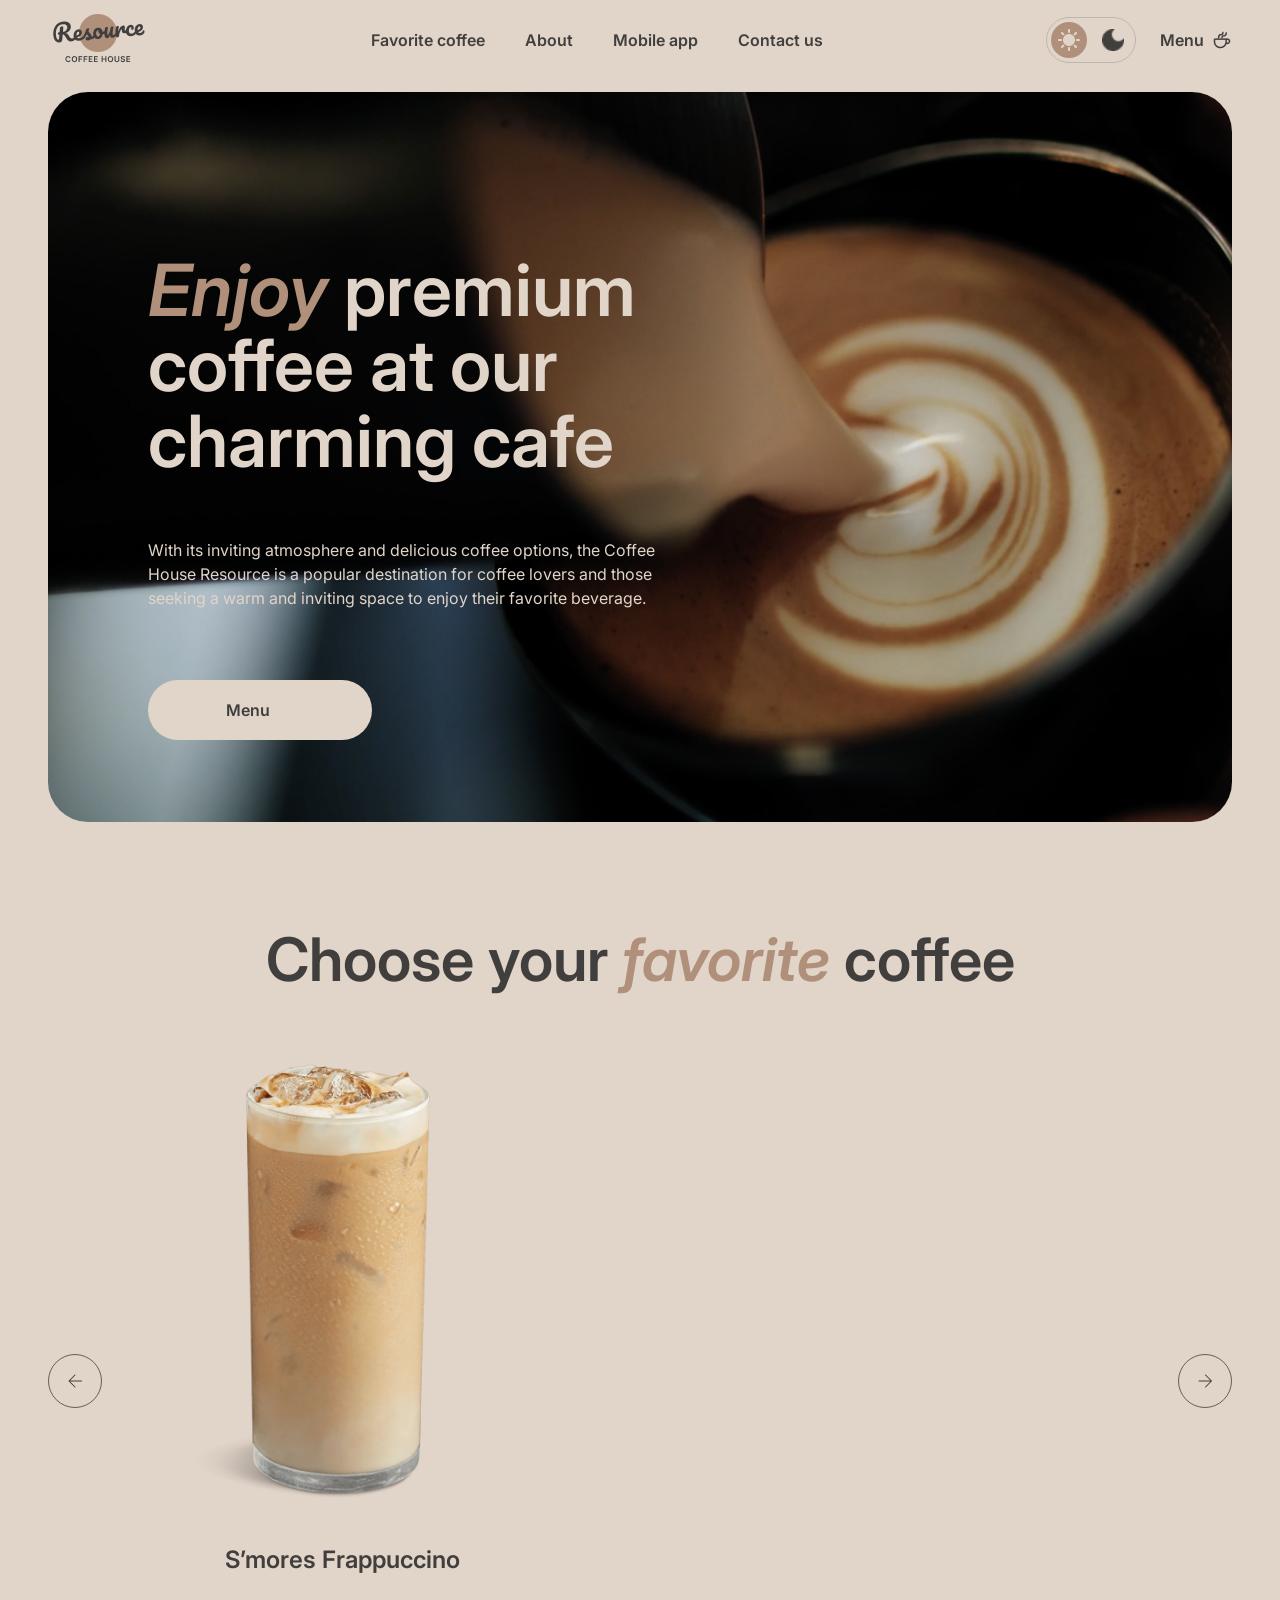
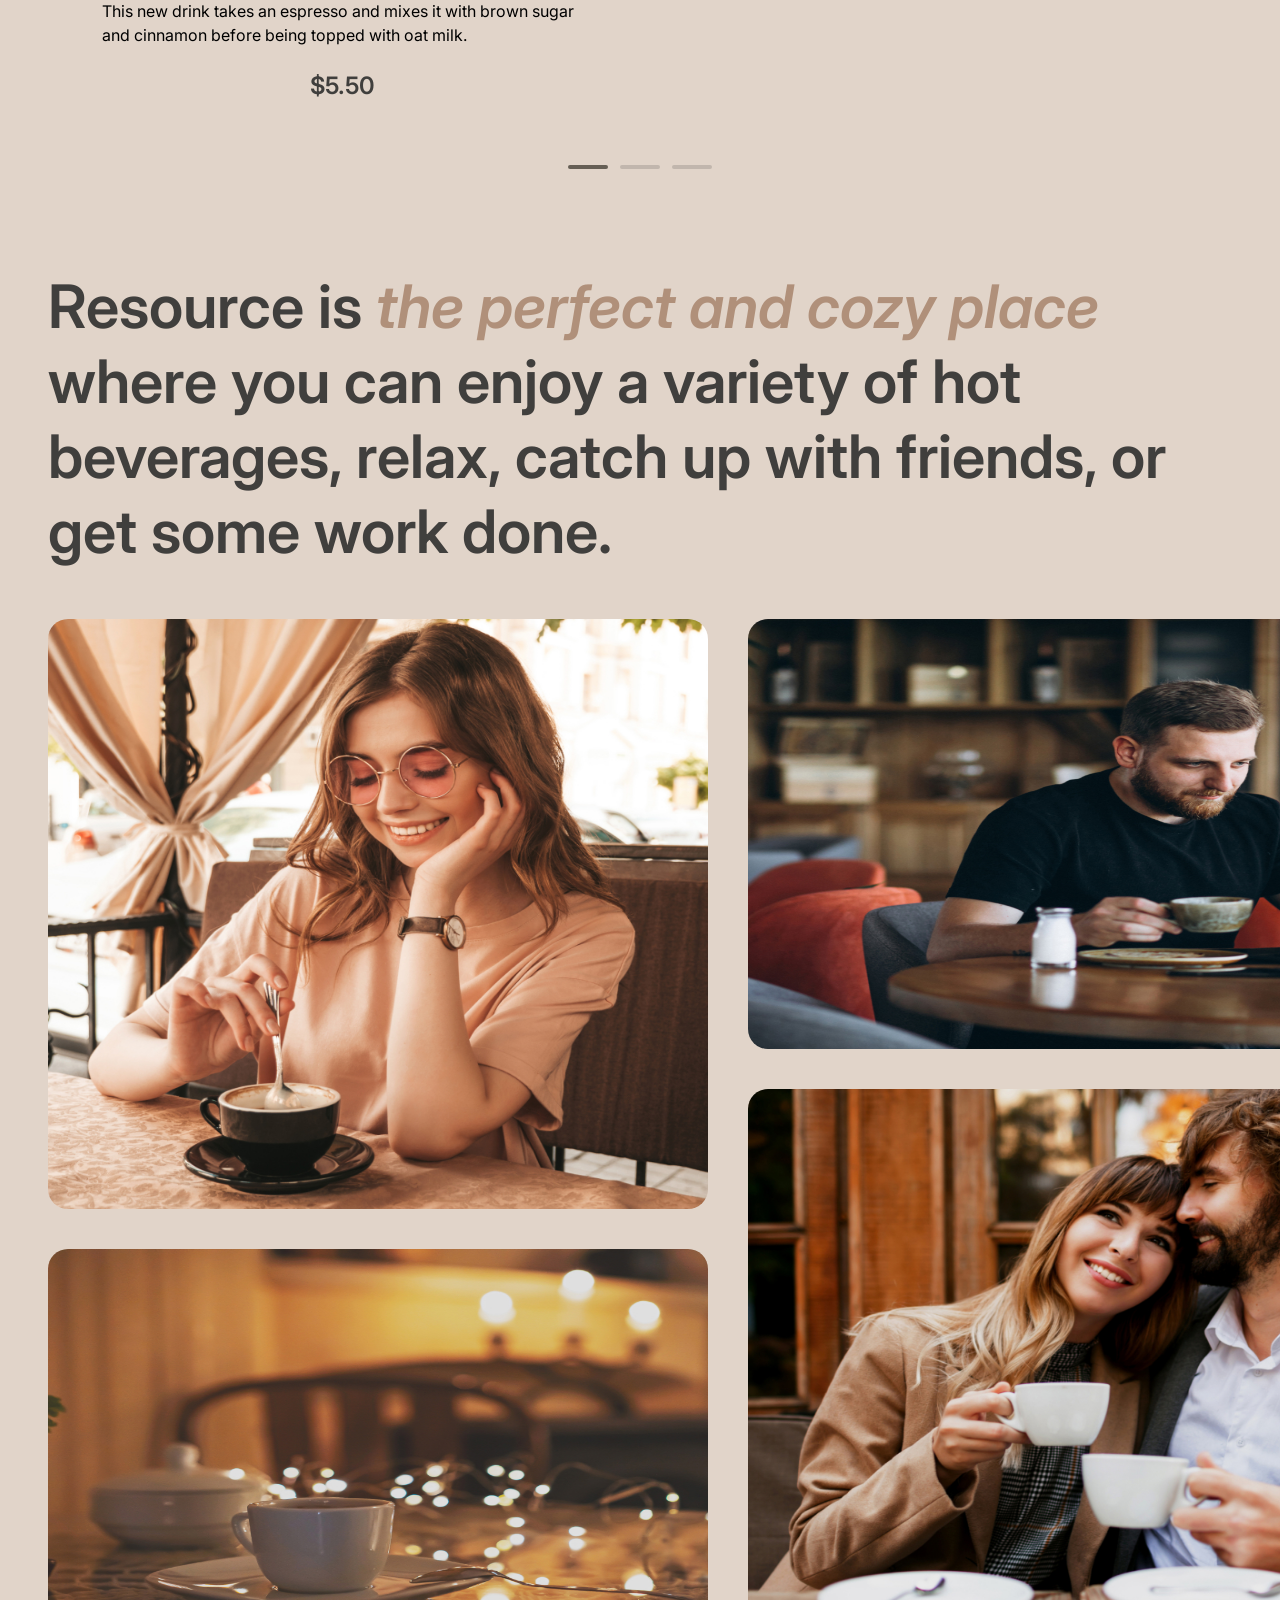
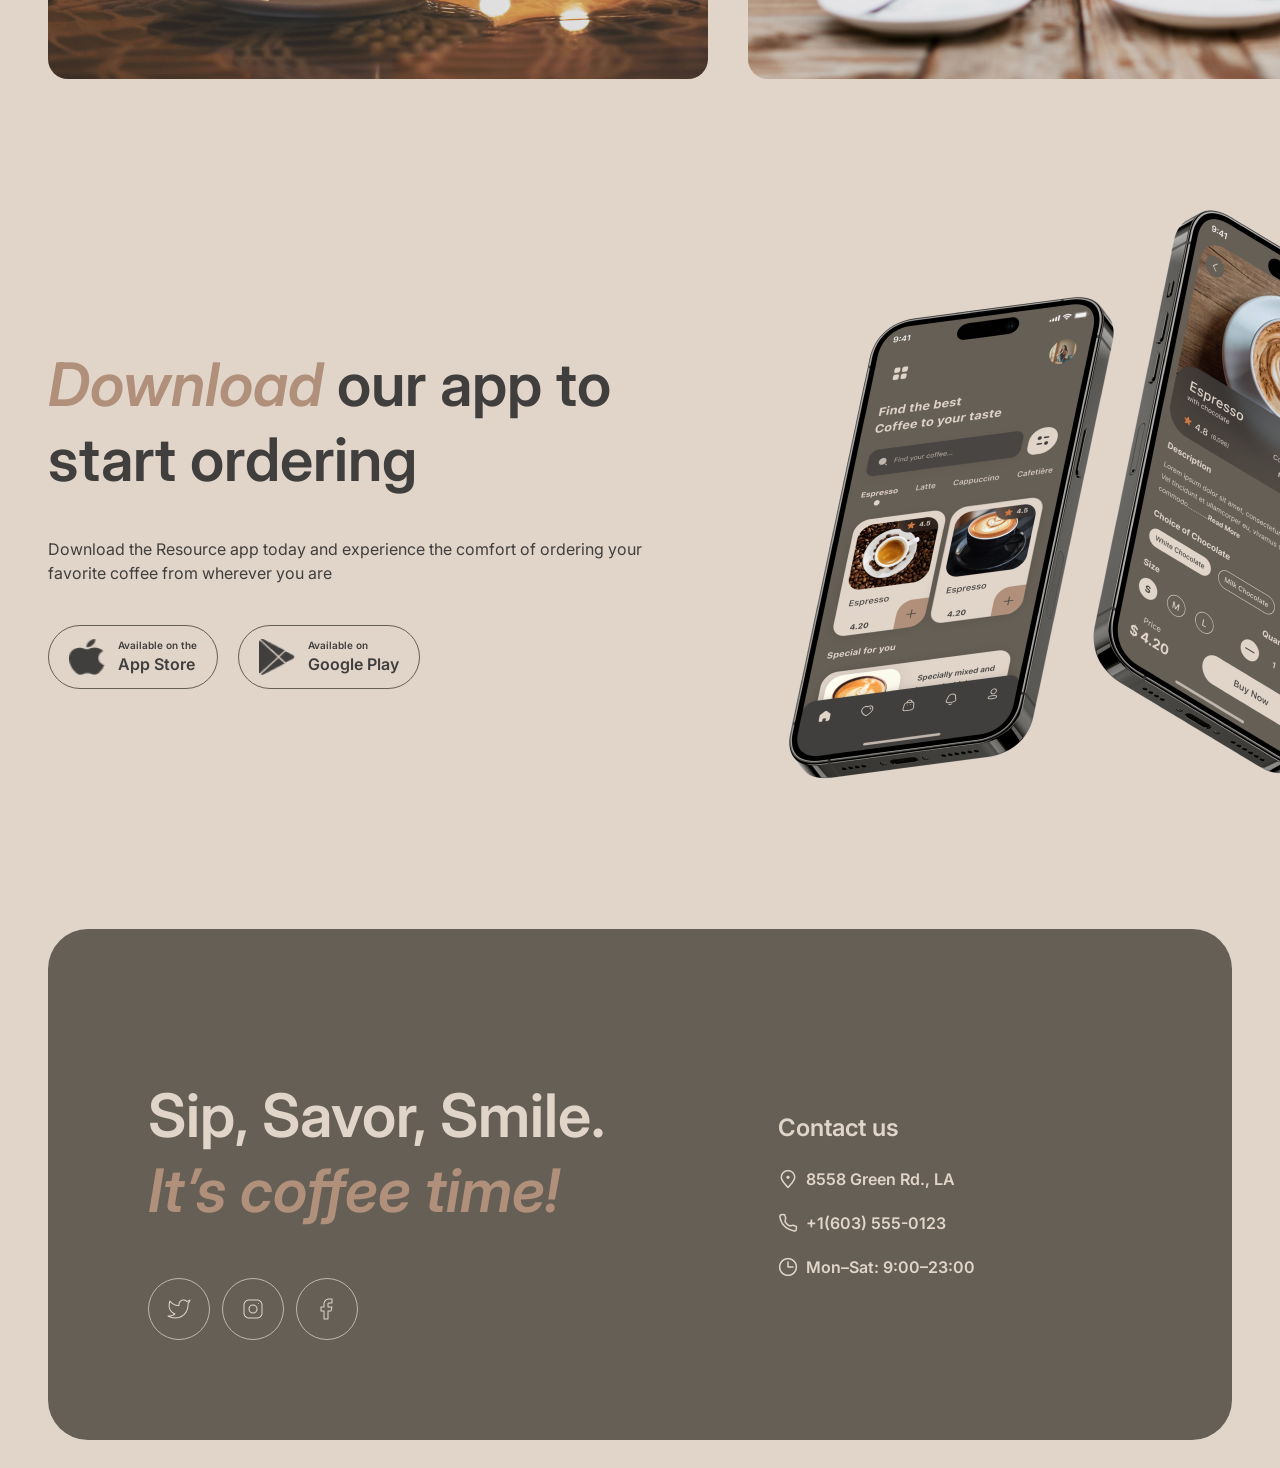
==== index.html @ 6d7511f4 "feat: implement theme switch with localStorage" ====
<!DOCTYPE html>
<html lang="en">

<head>
    <meta charset="UTF-8">
    <meta name="viewport" content="width=device-width, initial-scale=1.0">
    <title>Coffee House</title>
    <link rel="icon" type="image/png" href="images/coffee-cup.png">
    <link rel="stylesheet" href="styles/styles.css">
</head>

<body>
    <header>
        <div class="container">
            <div class="header-menu">
                <a href="index.html"> <img src="images/logo.png" alt="Logo" width="100" height="60">
                </a>
                <nav>
                    <ul>
                        <li><a href="#favorite">Favorite coffee</a></li>
                        <li><a href="#about">About</a></li>
                        <li><a href="#mobile">Mobile app</a></li>
                        <li><a href="#contact">Contact us</a></li>
                    </ul>
                </nav>
                <div class="header-actions">
                    <div class="theme-switch">
                        <div class="toggle current">
                            <img src="images/Sun.png" alt="Light" width="22" height="22">
                        </div>
                        <div class="toggle">
                            <img src="images/Moon.png" alt="Dark" width="22" height="22">
                        </div>
                    </div>
                    <div class="coffee-menu">
                        <ul>
                            <li>
                                <a href="catalog.html">
                                    Menu
                                    <img src="images/coffee-cup.png" alt="Coffee Cup" width="20" height="20">
                                </a>
                            </li>
                        </ul>
                    </div>
                </div>
            </div>
        </div>
    </header>

    <main>
        <section class="hero">
            <div class="container">
                <div class="offer">
                    <h1><span class="accent">Enjoy</span>
                        premium coffee at our
                        charming cafe</h1>
                    <div class="medium">With its inviting atmosphere
                        and delicious coffee
                        options, the Coffee House
                        Resource is a popular destination for coffee lovers and those seeking a warm and inviting space
                        to enjoy their favorite beverage.</div>
                </div>
                <a href="catalog.html" class="button">
                    Menu
                    <img src="images/coffee-cup.png" alt="Coffee Cup" width="20" height="20">
                </a>
            </div>
        </section>

        <section class="favorite" id="favorite">
            <div class="container">
                <h2>Choose your <span class="accent">favorite</span> coffee</h2>
                <div class="slider">
                    <div class="arrow-button">
                        <img src="images/arrow-left.png" alt="Arrow Left" width="24" height="24">
                    </div>
                    <div class="slider-row">
                        <div class="slide">
                            <div class="content">
                                <img src="images/coffee-1.png" alt="Coffee 1" width="480" height="480">
                                <div class="description">
                                    <h3>S’mores Frappuccino</h3>
                                    <div class="medium">This new drink takes an espresso and mixes it with brown sugar
                                        and cinnamon before being topped with oat milk.</div>
                                    <h3>$5.50</h3>
                                </div>
                            </div>
                        </div>
                        <div class="slide">
                            <div class="content">
                                <img src="images/coffee-2.png" alt="Coffee 2" width="480" height="480">
                                <div class="description">
                                    <h3>Caramel Macchiato</h3>
                                    <div class="medium">Fragrant and unique classic espresso with rich caramel-peanut
                                        syrup, with cream under whipped thick foam.</div>
                                    <h3>$5.00</h3>
                                </div>
                            </div>
                        </div>
                        <div class="slide">
                            <div class="content">
                                <img src="images/coffee-3.png" alt="Coffee 3" width="480" height="480">
                                <div class="description">
                                    <h3>Ice coffee</h3>
                                    <div class="medium">A popular summer drink that tones and invigorates. Prepared from
                                        coffee, milk and ice.</div>
                                    <h3>$4.50</h3>
                                </div>
                            </div>
                        </div>
                    </div>
                    <div class="arrow-button">
                        <img src="images/arrow-right.png" alt="Arrow Right" width="24" height="24">
                    </div>
                </div>
                <div class="controls">
                    <div class="control current"></div>
                    <div class="control"></div>
                    <div class="control"></div>
                </div>
            </div>
        </section>

        <section class="about" id="about">
            <div class="container">
                <h2>Resource is <span class="accent">the perfect and cozy place</span> where you can enjoy a variety of
                    hot beverages, relax, catch up with friends, or get some work done.</h2>
                <div class="images">
                    <div class="column-1">
                        <img src="images/about-1.jpg" alt="About 1" width="660" height="590">
                        <img src="images/about-2.jpg" alt="About 2" width="660" height="430">
                    </div>
                    <div class="column-2">
                        <img src="images/about-3.jpg" alt="About 3" width="660" height="430">
                        <img src="images/about-4.jpg" alt="About 4" width="660" height="590">
                    </div>
                </div>
            </div>
        </section>

        <section class="mobile" id="mobile">
            <div class="container">
                <div class="offer">
                    <h2><span class="accent">Download</span> our app to start ordering</h2>
                    <div class="medium">Download the Resource app today and experience the comfort of ordering your
                        favorite coffee
                        from wherever you are</div>
                    <div class="buttons">
                        <a href="https://www.apple.com/app-store/" target="_blank">
                            <div class="app-button">
                                <img src="images/app-store.png" alt="App Store" width="36" height="36">
                                <div class="app-text">
                                    <div class="caption">Available on the</div>
                                    <div>App Store</div>
                                </div>
                            </div>
                        </a>
                        <a href="https://play.google.com/store" target="_blank">
                            <div class="app-button">
                                <img src="images/google-play.png" alt="Google Play" width="36" height="36">
                                <div class="app-text">
                                    <div class="caption">Available on</div>
                                    <div>Google Play</div>
                                </div>
                            </div>
                        </a>
                    </div>
                </div>
                <img src="images/mobile-screens.png" alt="Mobile screens" width="630" height="630">
            </div>
        </section>
    </main>

    <footer>
        <div class="container" id="contact">
            <div class="offer">
                <h2>Sip, Savor, Smile. <span class="accent">It’s coffee time!</span></h2>
                <div class="socials">
                    <a href="https://twitter.com" target="_blank">
                        <img src="images/twitter.png" alt="Twitter" width="24" height="24">
                    </a>
                    <a href="https://instagram.com" target="_blank">
                        <img src="images/instagram.png" alt="Instagram" width="24" height="24">
                    </a>
                    <a href="https://facebook.com" target="_blank">
                        <img src="images/facebook.png" alt="Facebook" width="24" height="24">
                    </a>
                </div>
            </div>
            <div class="contact-info">
                <h3>Contact us</h3>
                <div class="contacts">
                    <ul>
                        <li>
                            <a href="https://www.google.com/maps/search/8558+Green+Rd.,+LA/@48.5033317,-122.3348632,15z?entry=s&sa=X&ved=1t%3A199789"
                                target="_blank">
                                <img src="images/pin-alt.png" alt="Pin" width="20" height="20">
                                8558 Green Rd., LA
                            </a>
                        </li>
                        <li>
                            <a href="tel:+1(603)555-0123" target="_blank">
                                <img src="images/phone.png" alt="Phone" width="20" height="20">
                                +1(603) 555-0123
                            </a>
                        </li>
                        <li>
                            <a>
                                <img src="images/clock.png" alt="Clock" width="20" height="20">
                                Mon–Sat: 9:00–23:00
                            </a>
                        </li>
                    </ul>
                </div>
            </div>
        </div>
    </footer>

    <script src="index.js"></script>
</body>

</html>
---- styles/styles.css ----
@import url('https://fonts.googleapis.com/css2?family=Inter:ital,opsz,wght@0,14..32,100..900;1,14..32,100..900&display=swap');

* {
    font-family: 'Inter';
}

:root {
    --primary: #403F3D;
    --inverse: #E1D4C9;
    --accent: #B0907A;

    --page: #E1D4C9;
    --container: #665F55;
    --overlay: #403F3DCC;

    --border-primary: #C1B6AD;
    --border-inverse: #665F55;
}

body.dark {
    --primary: #E1D4C9;
    --inverse: #E1D4C9;
    --accent: #B0907A;

    --page: #292826;
    --container: #403F3D;
    --overlay: #2D2D2D;

    --border-primary: #665F55;
    --border-inverse: #C1B6AD;
}

html {
    scroll-behavior: smooth;
}

body {
    display: flex;
    justify-content: center;
    flex-direction: column;
    background-color: var(--page);
}

h1 {
    font-size: 72px;
    font-weight: 600;
    line-height: 105%;
    color: var(--inverse);
}

.accent {
    font-style: italic;
}

h2 {
    font-size: 60px;
    font-weight: 600;
    line-height: 125%;
    color: var(--inverse);
}

h3 {
    font-size: 24px;
    font-weight: 600;
    line-height: 125%;
    color: var(--inverse);
}

.medium {
    font-size: 16px;
    font-weight: 400;
    line-height: 150%;
}

.caption {
    font-size: 10px;
    font-weight: 600;
    line-height: 140%;
}

.container {
    margin: 20px 40px;
}

header {
    display: flex;
    flex-direction: column;
}

header .container {
    margin: 0;
    padding: 0 40px;
}

.header-menu {
    display: flex;
    justify-content: space-between;
    align-items: center;
}

ul {
    list-style: none;
    margin: 0;
    padding: 0;
    display: flex;
    gap: 40px;
}

ul li {
    text-align: center;
    display: flex;
}

ul li a {
    display: flex;
    gap: 8px;
    text-decoration: none;
    color: var(--primary);
    font-size: 16px;
    font-weight: 600;
    line-height: 150%;
    align-items: center;
    justify-items: center;
}

ul li a:hover {
    border-bottom: var(--primary) 2px solid;
}

.header-actions {
    display: flex;
    align-items: center;
}

.theme-switch {
    margin-right: 24px;
    border-style: solid;
    border-color: var(--border-primary);
    border-width: 1px;
    border-radius: 100px;
    display: flex;
    padding: 4px;
    align-items: center;
    justify-items: center;
    gap: 8px;
}

.toggle {
    width: 36px;
    height: 36px;
    border-radius: 100px;
    display: flex;
    align-items: center;
    justify-content: center;
    cursor: pointer;
}

.toggle:hover {
    background-color: var(--border-primary);
}

.toggle.current {
    background-color: var(--accent);
    border-radius: 100px;
}

section {
    margin-bottom: 100px;
}

.hero .container {
    background-image: url('../images/hero.jpg');
    border-radius: 40px;
    background-repeat: no-repeat;
    padding: 100px;
}

.hero .offer {
    width: 530px;
    height: 444px;
}

span.accent {
    color: var(--accent);
}

.offer .medium {
    color: var(--inverse);
}

a.button {
    background-color: var(--page);
    color: var(--primary);
    border-radius: 100px;
    font-size: 16px;
    font-weight: 600;
    line-height: 150%;
    padding: 20px 78px;
    outline: none;
    text-decoration: none;
}

a.button img {
    visibility: hidden;
}

a.button:hover img {
    visibility: visible;
}

.favorite .container h2 {
    color: var(--primary);
    margin-bottom: 40px;
    text-align: center;
}

.slider {
    display: flex;
    align-items: center;
    width: 100%;
}

.arrow-button {
    border-style: solid;
    border-color: var(--border-inverse);
    border-width: 1px;
    border-radius: 100px;
    padding: 14px;
    display: flex;
    align-items: center;
    justify-content: center;
    cursor: pointer;
}

.arrow-button:hover {
    background-color: var(--container);
}

.slider-row {
    display: flex;
    overflow-x: hidden;
    width: 100%;
}

.slide {
    flex: 0 0 100%;
    align-items: center;
    justify-items: center;
}

.content {
    width: 480px;
    align-items: center;
    justify-content: center;
}

.description h3 {
    color: var(--primary);
    text-align: center;
}

.controls {
    display: flex;
    justify-content: center;
    gap: 12px;
    margin-top: 40px;
}

.control {
    width: 40px;
    height: 4px;
    background-color: var(--border-primary);
    border-radius: 100px;
    cursor: pointer;
}

.control.current {
    background-color: var(--border-inverse);
}

.about .container h2 {
    color: var(--primary);
}

.images {
    display: flex;
    gap: 40px;
}

.column-1,
.column-2 {
    display: flex;
    flex-direction: column;
    gap: 40px;
}

.column-1 img,
.column-2 img {
    border-radius: 20px;
}


.mobile .container {
    display: flex;
    justify-content: space-between;
    align-items: center;
}

.mobile .container h2 {
    color: var(--primary);
    width: 630px;
    height: 150px;
    margin-right: 100px;
    margin-bottom: 40px;
}

.mobile .container .medium {
    color: var(--primary);
    width: 630px;
    height: 48px;
    margin-right: 100px;
    margin-bottom: 40px;
}

.buttons {
    display: flex;
    gap: 20px;
}

.buttons a {
    text-decoration: none;
    color: var(--primary);
    font-size: 16px;
    font-weight: 600;
    line-height: 150%;
}

.app-button {
    display: flex;
    border-color: var(--border-inverse);
    border-style: solid;
    border-radius: 100px;
    border-width: 1px;
    padding: 12px 20px;
    gap: 13px;
    align-items: center;
    justify-items: center;
}

.app-button:hover {
    background-color: var(--container);
    color: var(--inverse);
}

.menu .container .offer {
    display: flex;
    flex-direction: column;
    align-items: center;
    margin-bottom: 40px;
}

.menu .container .offer h2 {
    width: 800px;
    height: 150px;
    text-align: center;
    color: var(--primary);
}

.tabs {
    display: flex;
    justify-content: center;
    gap: 16px;
}

.tab {
    border-width: 1px;
    border-color: var(--border-primary);
    border-radius: 100px;
    border-style: solid;
    cursor: pointer;
    display: inline-flex;
    align-items: center;
    padding: 11px 16px 11px 8px;
    font-size: 16px;
    font-weight: 600;
    line-height: 150%;
    color: var(--primary);
}

.tab .icon {
    width: 30px;
    height: 30px;
    background-color: var(--border-primary);
    border-radius: 100px;
    display: flex;
    align-items: center;
    justify-content: center;
    margin-right: 8px;
}

.tab:hover {
    background-color: var(--container);
    color: var(--inverse);
}

.tab.current {
    background-color: var(--container);
    color: var(--inverse);
}

.tab.current .icon {
    background-color: var(--page);
    margin: 3px 7px;
}

.grid {
    display: grid;
    grid-template-columns: repeat(3, auto) 1fr;
    grid-template-rows: auto 1fr;
    gap: 40px
}

.preview {
    border-style: solid;
    border-width: 1px;
    border-color: var(--border-primary);
    border-radius: 40px;
    display: flex;
    flex-direction: column;
    align-items: center;
    justify-content: space-between;
}

.preview img {
    border-radius: 40px;
}

.title {
    margin-bottom: 12px;
}

.title h3 {
    width: 270px;
    height: 30px;
    text-align: start;
    margin-bottom: 12px;
}

.preview .description h3 {
    text-align: start;
}

.title .medium {
    width: 270px;
    height: 72px;
    color: var(--primary);
}

footer .container {
    background-color: var(--container);
    padding: 100px;
    border-radius: 40px;
    display: flex;
    align-items: center;
}

footer .container h2 {
    width: 530px;
    height: 150px;
    margin-right: 100px;
}

.socials {
    display: flex;
    gap: 12px
}

.socials a {
    width: 60px;
    height: 60px;
    border-radius: 100px;
    border-style: solid;
    border-width: 1px;
    border-color: var(--border-primary);
    display: flex;
    align-items: center;
    justify-content: center;
    cursor: pointer;
}

.socials a:hover {
    background-color: var(--page);
}

.contacts ul {
    flex-direction: column;
    gap: 20px;
}

.contacts ul li {
    gap: 8px
}

.contacts ul li a {
    color: var(--inverse);
}

.contacts ul li a:hover {
    border-bottom: var(--inverse) 2px solid;
}
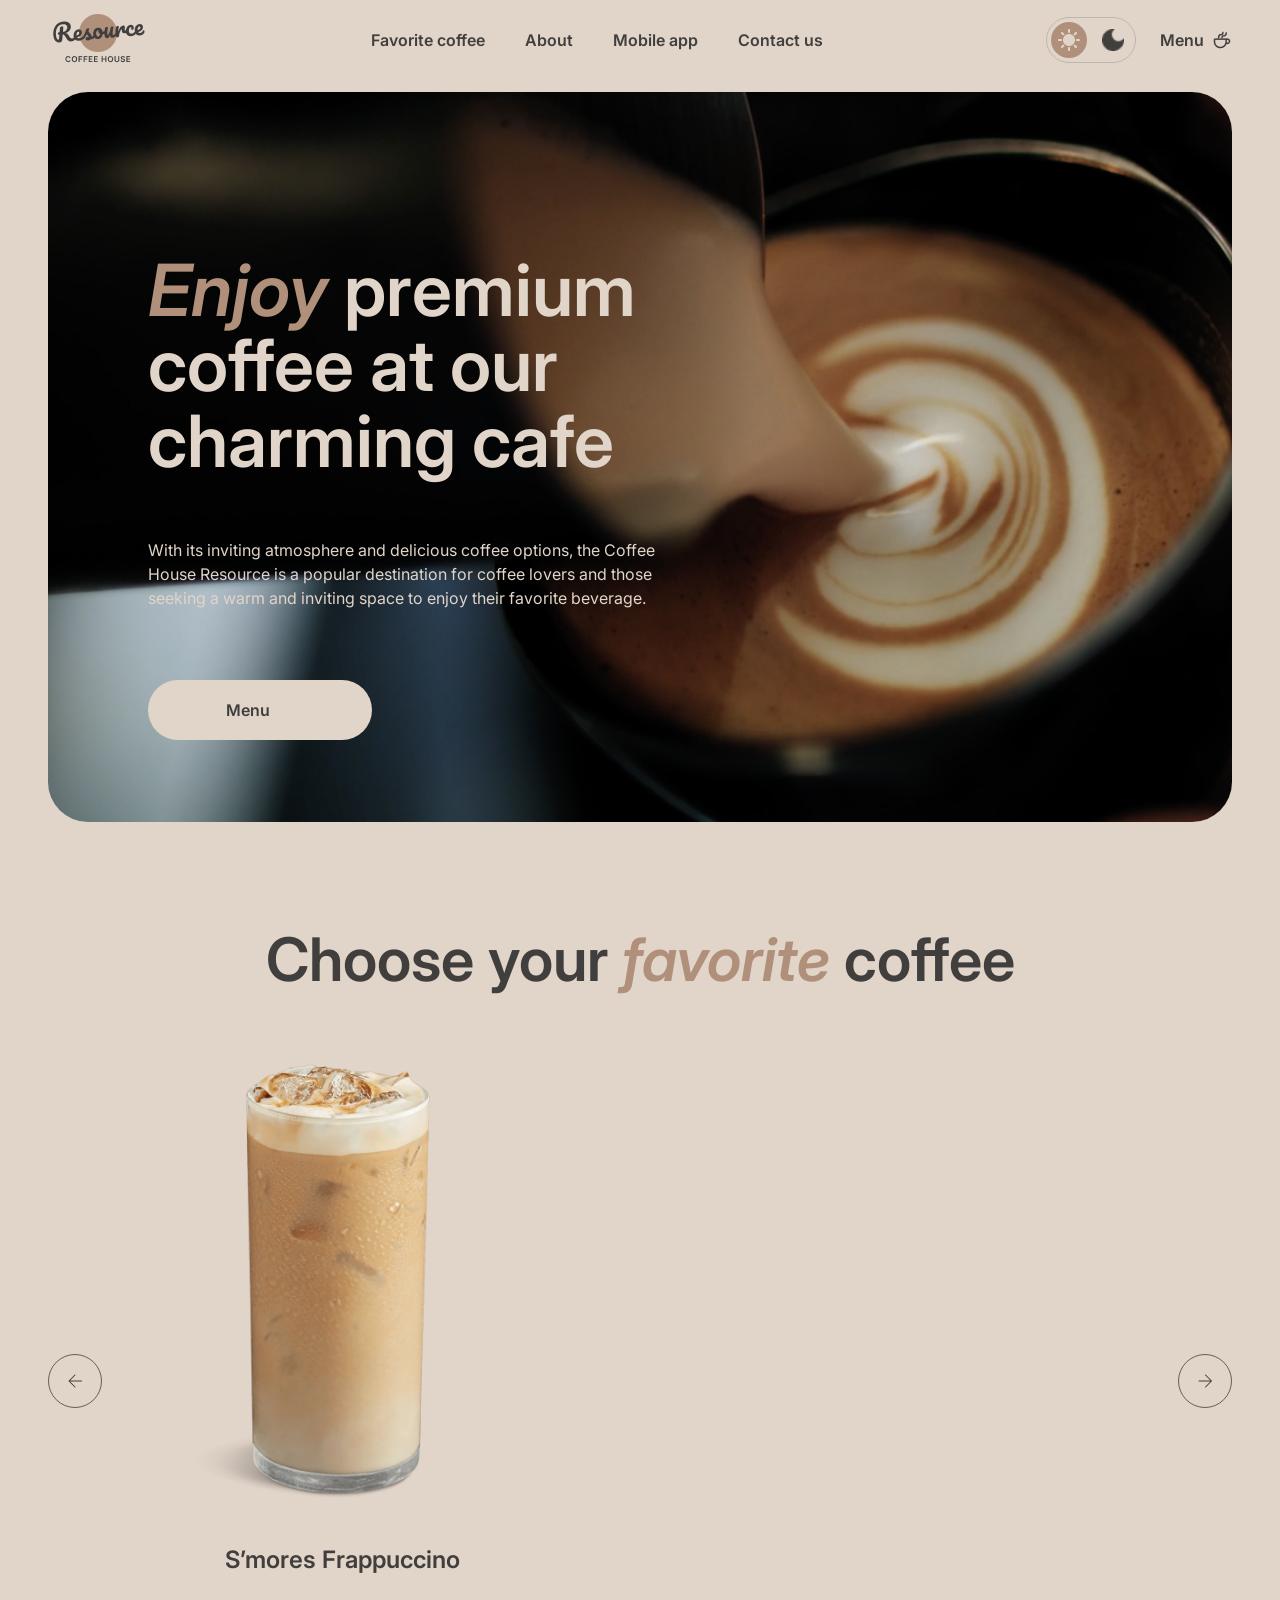
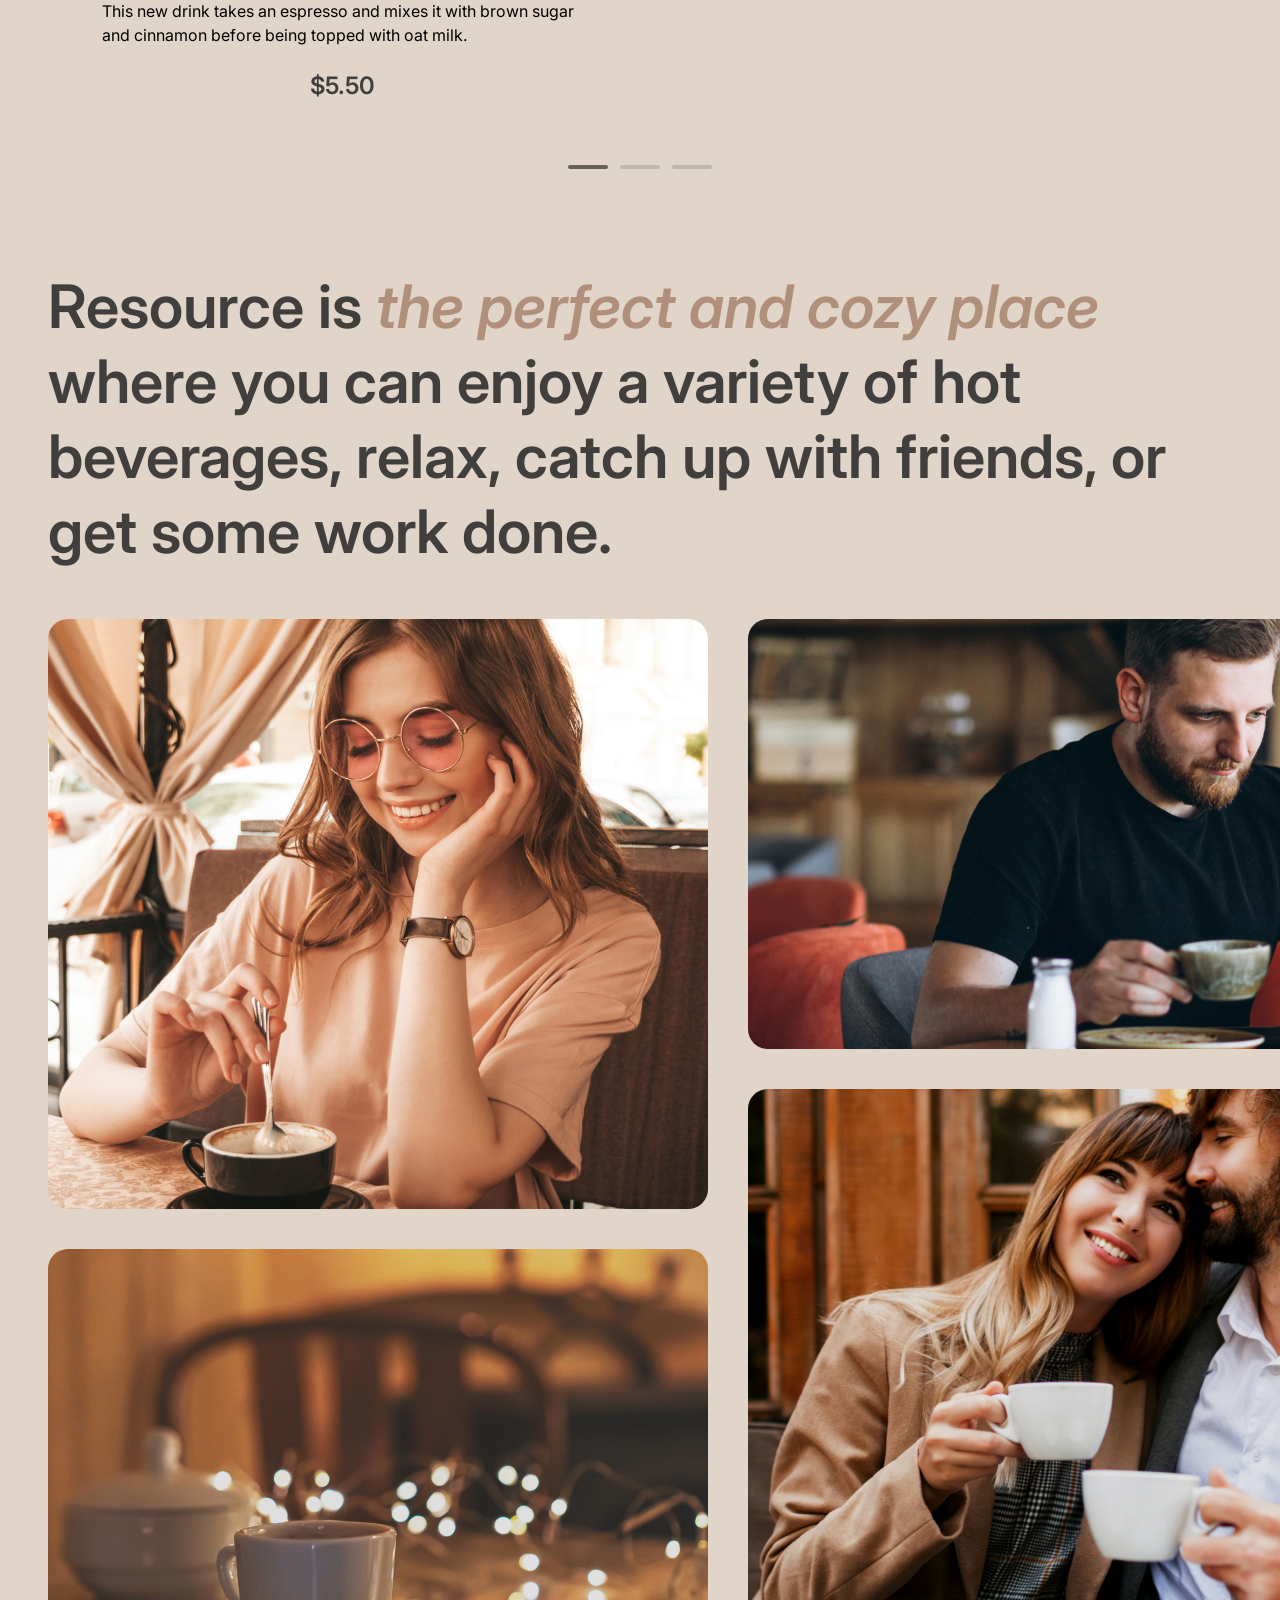
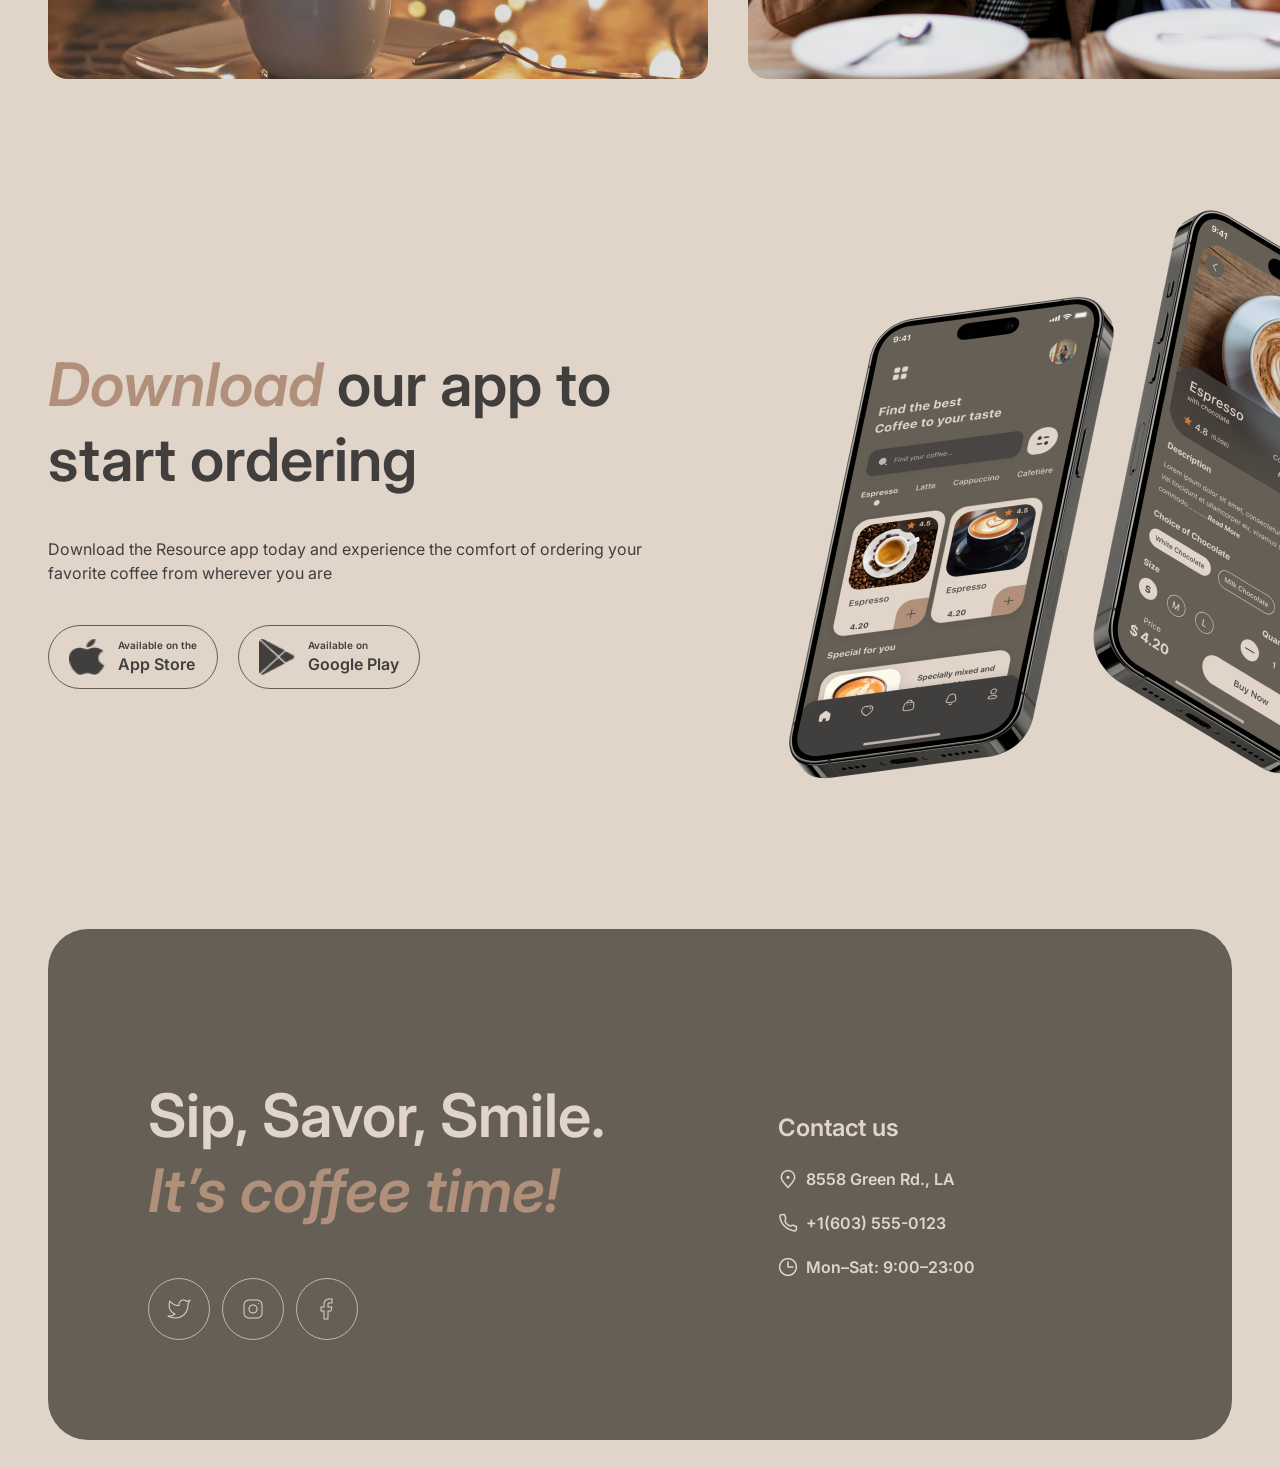
==== commit e43c7da2: "feat: add image size reduce on hover" ====
--- a/index.html
+++ b/index.html
@@ -13,7 +13,9 @@
     <header>
         <div class="container">
             <div class="header-menu">
-                <a href="index.html"> <img src="images/logo.png" alt="Logo" width="100" height="60">
+                <a href="index.html">
+                    <img class="logo" src="images/logo.png" alt="Logo" width="100" height="60">
+                    <img class="logo-dark" src="images/logo-dark.png" alt="Logo" width="100" height="60">
                 </a>
                 <nav>
                     <ul>
@@ -29,7 +31,8 @@
                             <img src="images/Sun.png" alt="Light" width="22" height="22">
                         </div>
                         <div class="toggle">
-                            <img src="images/Moon.png" alt="Dark" width="22" height="22">
+                            <img class="moon" src="images/Moon.png" alt="Dark" width="22" height="22">
+                            <img class="moon-dark" src="images/Moon-dark.png" alt="Dark" width="22" height="22">
                         </div>
                     </div>
                     <div class="coffee-menu">
@@ -37,7 +40,10 @@
                             <li>
                                 <a href="catalog.html">
                                     Menu
-                                    <img src="images/coffee-cup.png" alt="Coffee Cup" width="20" height="20">
+                                    <img class="coffee-cup" src="images/coffee-cup.png" alt="Coffee Cup" width="20"
+                                        height="20">
+                                    <img class="coffee-cup-dark" src="images/coffee-cup-dark.png" alt="Coffee Cup"
+                                        width="20" height="20">
                                 </a>
                             </li>
                         </ul>
@@ -62,7 +68,9 @@
                 </div>
                 <a href="catalog.html" class="button">
                     Menu
-                    <img src="images/coffee-cup.png" alt="Coffee Cup" width="20" height="20">
+                    <img class="coffee-cup" src="images/coffee-cup.png" alt="Coffee Cup" width="20" height="20">
+                    <img class="coffee-cup-dark" src="images/coffee-cup-dark.png" alt="Coffee Cup" width="20"
+                        height="20">
                 </a>
             </div>
         </section>
@@ -72,7 +80,9 @@
                 <h2>Choose your <span class="accent">favorite</span> coffee</h2>
                 <div class="slider">
                     <div class="arrow-button">
-                        <img src="images/arrow-left.png" alt="Arrow Left" width="24" height="24">
+                        <img class="arrow-icon" src="images/arrow-left.png" alt="Arrow Left" width="24" height="24">
+                        <img class="arrow-icon-dark" src="images/arrow-left-dark.png" alt="Arrow Left" width="24"
+                            height="24">
                     </div>
                     <div class="slider-row">
                         <div class="slide">
@@ -110,7 +120,9 @@
                         </div>
                     </div>
                     <div class="arrow-button">
-                        <img src="images/arrow-right.png" alt="Arrow Right" width="24" height="24">
+                        <img class="arrow-icon" src="images/arrow-right.png" alt="Arrow Right" width="24" height="24">
+                        <img class="arrow-icon-dark" src="images/arrow-right-dark.png" alt="Arrow Right" width="24"
+                            height="24">
                     </div>
                 </div>
                 <div class="controls">
@@ -127,12 +139,20 @@
                     hot beverages, relax, catch up with friends, or get some work done.</h2>
                 <div class="images">
                     <div class="column-1">
-                        <img src="images/about-1.jpg" alt="About 1" width="660" height="590">
-                        <img src="images/about-2.jpg" alt="About 2" width="660" height="430">
+                        <div class="image-box">
+                            <img src="images/about-1.jpg" alt="About 1">
+                        </div>
+                        <div class="image-box">
+                            <img src="images/about-2.jpg" alt="About 2">
+                        </div>
                     </div>
                     <div class="column-2">
-                        <img src="images/about-3.jpg" alt="About 3" width="660" height="430">
-                        <img src="images/about-4.jpg" alt="About 4" width="660" height="590">
+                        <div class="image-box">
+                            <img src="images/about-3.jpg" alt="About 3">
+                        </div>
+                        <div class="image-box">
+                            <img src="images/about-4.jpg" alt="About 4">
+                        </div>
                     </div>
                 </div>
             </div>
@@ -148,7 +168,10 @@
                     <div class="buttons">
                         <a href="https://www.apple.com/app-store/" target="_blank">
                             <div class="app-button">
-                                <img src="images/app-store.png" alt="App Store" width="36" height="36">
+                                <img class="store-icon" src="images/app-store.png" alt="App Store" width="36"
+                                    height="36">
+                                <img class="store-icon-dark" src="images/app-store-dark.png" alt="App Store" width="36"
+                                    height="36">
                                 <div class="app-text">
                                     <div class="caption">Available on the</div>
                                     <div>App Store</div>
@@ -157,7 +180,10 @@
                         </a>
                         <a href="https://play.google.com/store" target="_blank">
                             <div class="app-button">
-                                <img src="images/google-play.png" alt="Google Play" width="36" height="36">
+                                <img class="store-icon" src="images/google-play.png" alt="Google Play" width="36"
+                                    height="36">
+                                <img class="store-icon-dark" src="images/google-play-dark.png" alt="Google Play"
+                                    width="36" height="36">
                                 <div class="app-text">
                                     <div class="caption">Available on</div>
                                     <div>Google Play</div>
--- a/styles/styles.css
+++ b/styles/styles.css
@@ -96,6 +96,18 @@
     display: flex;
     justify-content: space-between;
     align-items: center;
+}
+
+.logo-dark {
+    display: none;
+}
+
+body.dark .logo {
+    display: none;
+}
+
+body.dark .logo-dark {
+    display: block;
 }
 
 ul {
@@ -164,6 +176,18 @@
     border-radius: 100px;
 }
 
+.moon-dark {
+    display: none;
+}
+
+body.dark .moon {
+    display: none;
+}
+
+body.dark .moon-dark {
+    display: block;
+}
+
 section {
     margin-bottom: 100px;
 }
@@ -208,6 +232,18 @@
     visibility: visible;
 }
 
+.coffee-cup-dark {
+    display: none;
+}
+
+body.dark .coffee-cup {
+    display: none;
+}
+
+body.dark .coffee-cup-dark {
+    display: unset;
+}
+
 .favorite .container h2 {
     color: var(--primary);
     margin-bottom: 40px;
@@ -232,8 +268,28 @@
     cursor: pointer;
 }
 
+.arrow-icon-dark {
+    display: none;
+}
+
+body.dark .arrow-icon {
+    display: none;
+}
+
+body.dark .arrow-icon-dark {
+    display: block;
+}
+
 .arrow-button:hover {
     background-color: var(--container);
+}
+
+.arrow-button:hover .arrow-icon {
+    display: none;
+}
+
+.arrow-button:hover .arrow-icon-dark {
+    display: block;
 }
 
 .slider-row {
@@ -294,11 +350,34 @@
     gap: 40px;
 }
 
-.column-1 img,
-.column-2 img {
+.column-1 div:first-child,
+.column-2 div:last-child {
+    width: 660px;
+    height: 590px;
+}
+
+.column-1 div:last-child,
+.column-2 div:first-child {
+    width: 660px;
+    height: 430px;
+}
+
+.image-box {
+    overflow: hidden;
     border-radius: 20px;
 }
 
+.image-box img {
+    width: 100%;
+    height: 100%;
+    object-fit: cover;
+    transition: transform 0.3s ease;
+    transform: scale(1.1);
+}
+
+.image-box img:hover {
+    transform: scale(1);
+}
 
 .mobile .container {
     display: flex;
@@ -347,9 +426,29 @@
     justify-items: center;
 }
 
+.store-icon-dark {
+    display: none;
+}
+
+body.dark .store-icon {
+    display: none;
+}
+
+body.dark .store-icon-dark {
+    display: block;
+}
+
 .app-button:hover {
     background-color: var(--container);
     color: var(--inverse);
+}
+
+.app-button:hover .store-icon {
+    display: none;
+}
+
+.app-button:hover .store-icon-dark {
+    display: block;
 }
 
 .menu .container .offer {
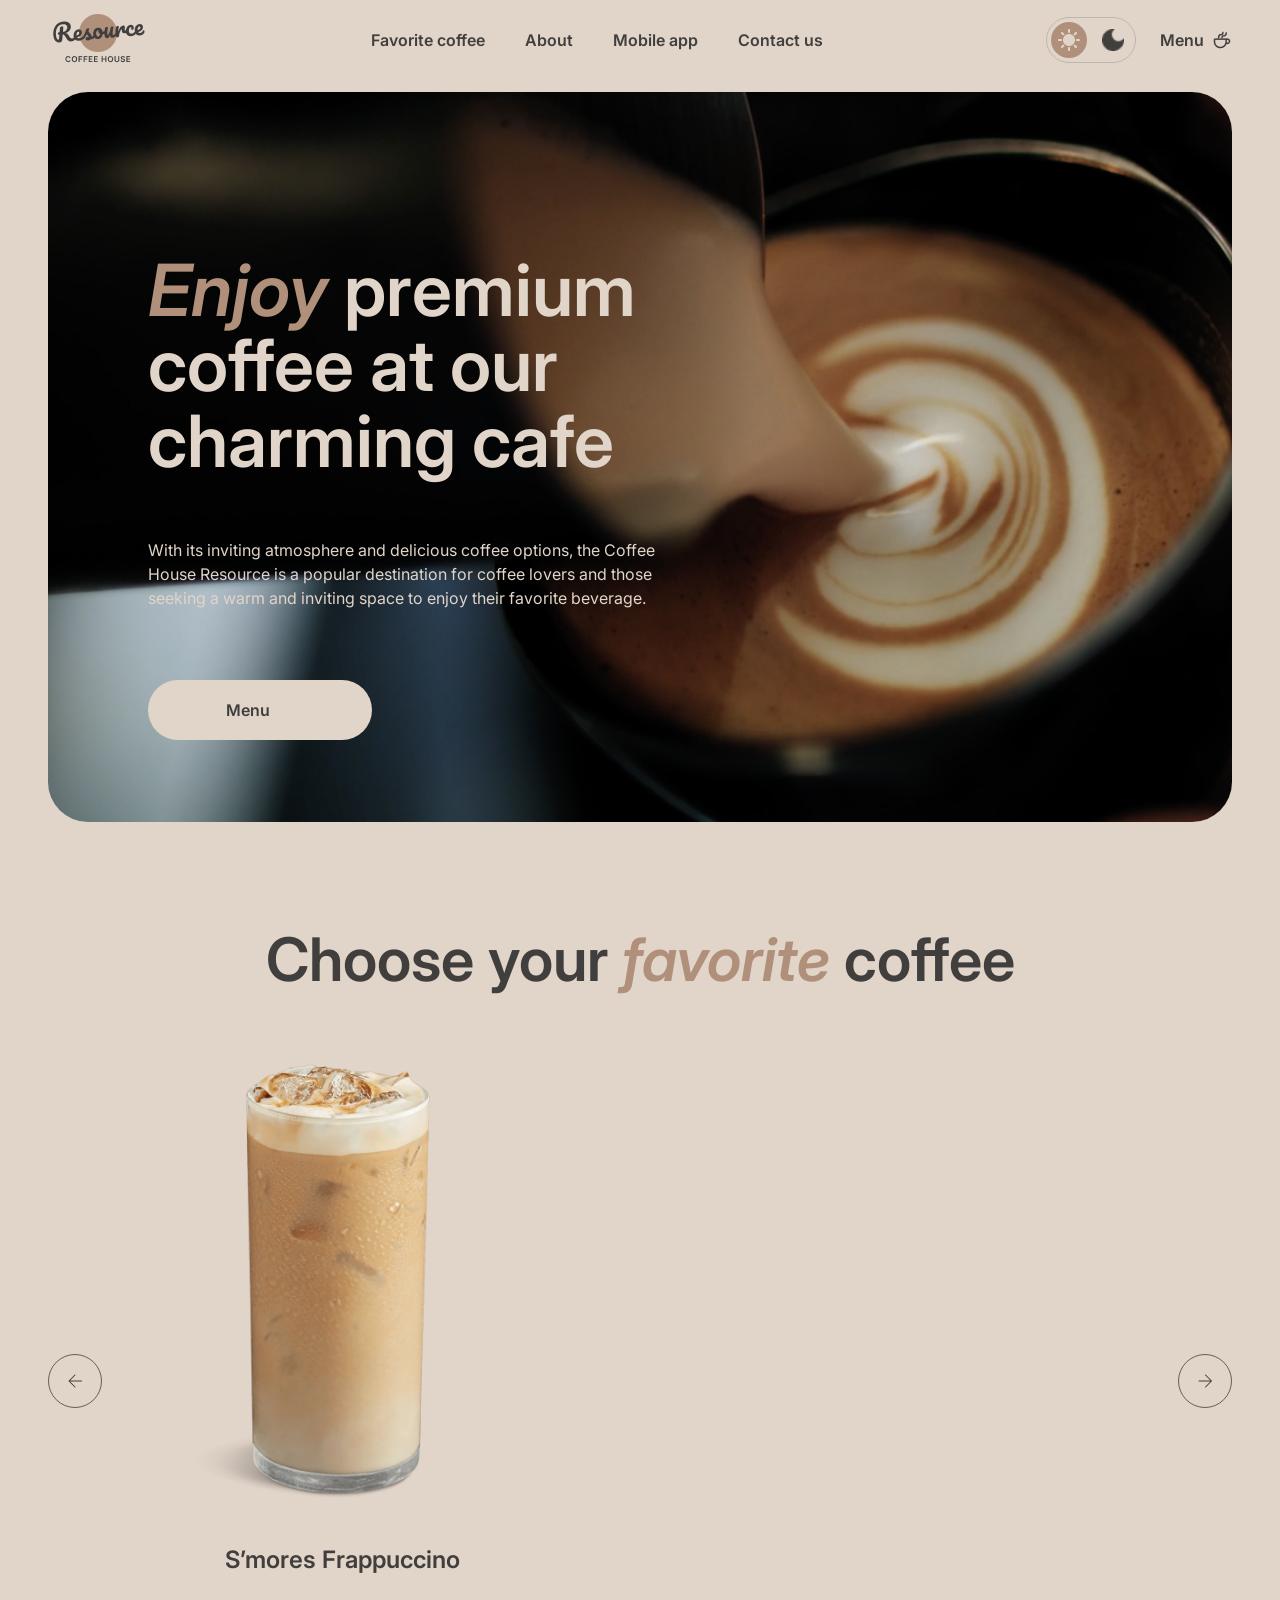
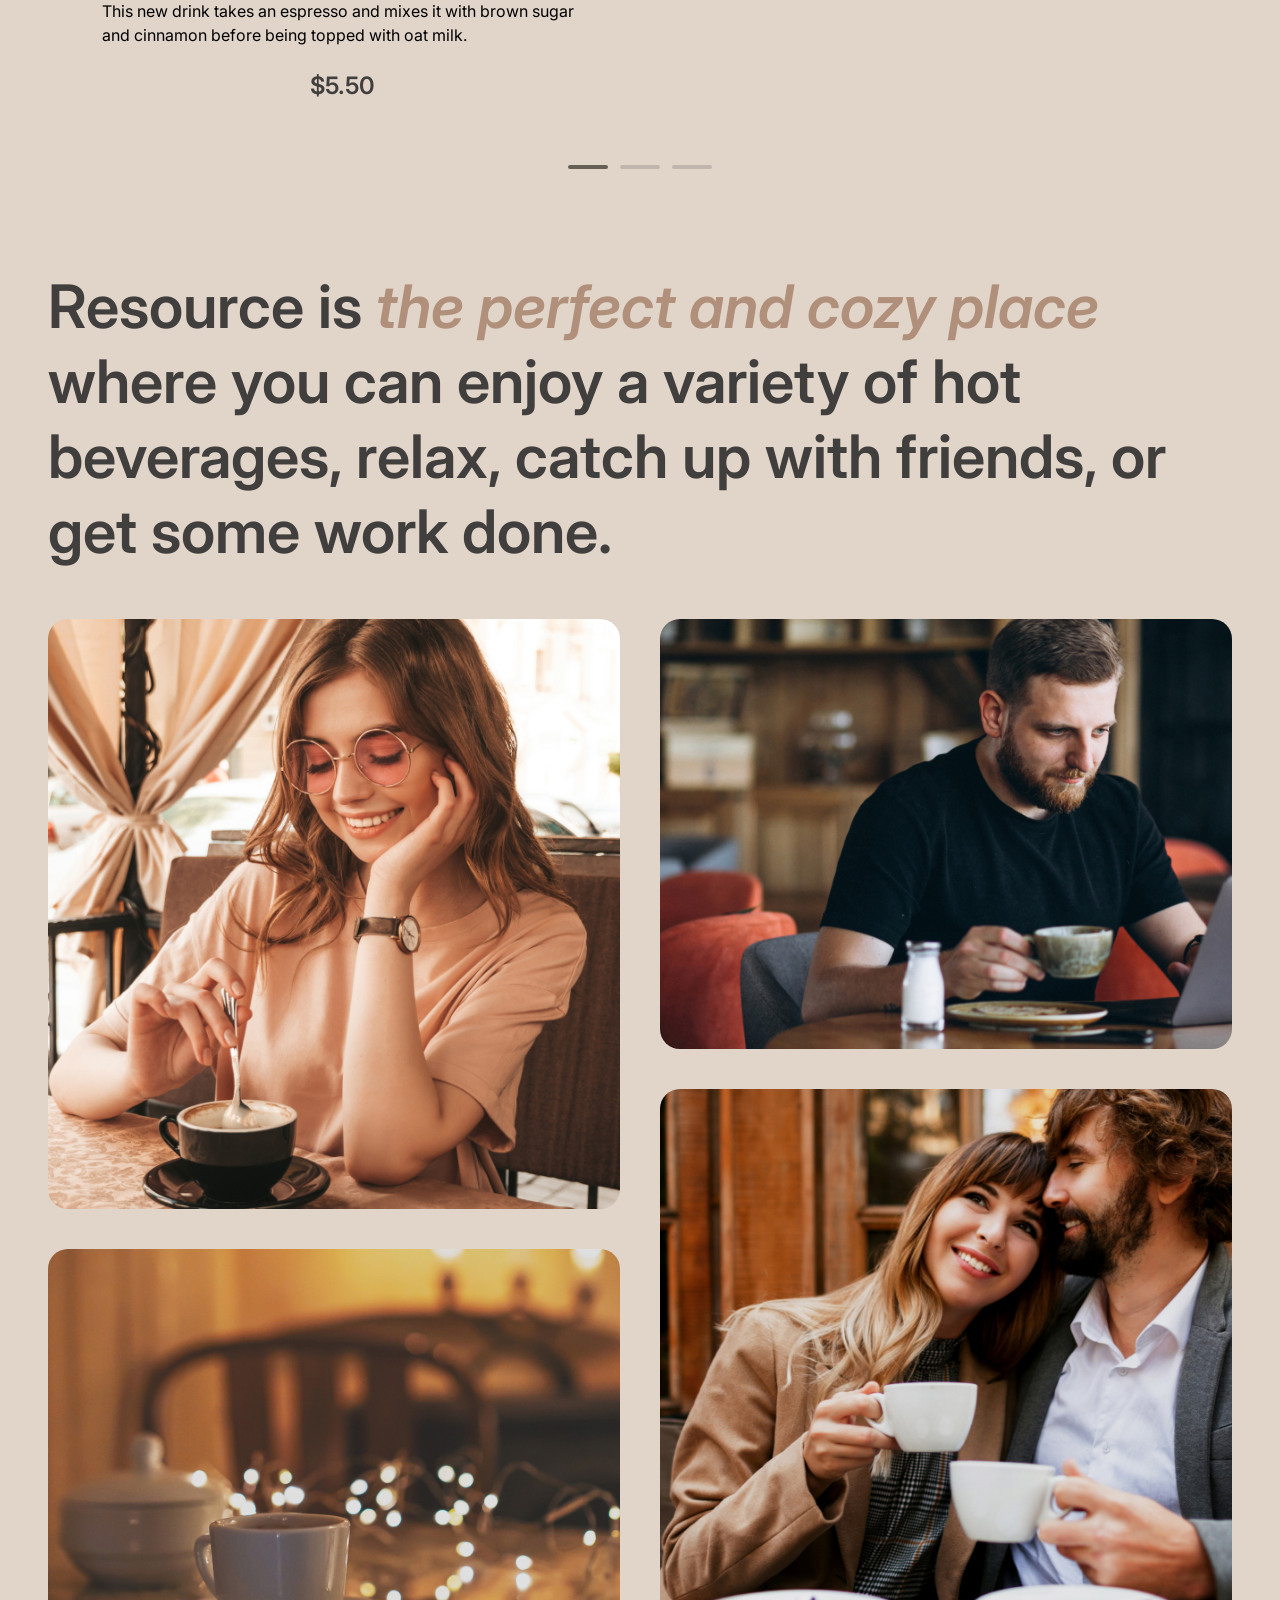
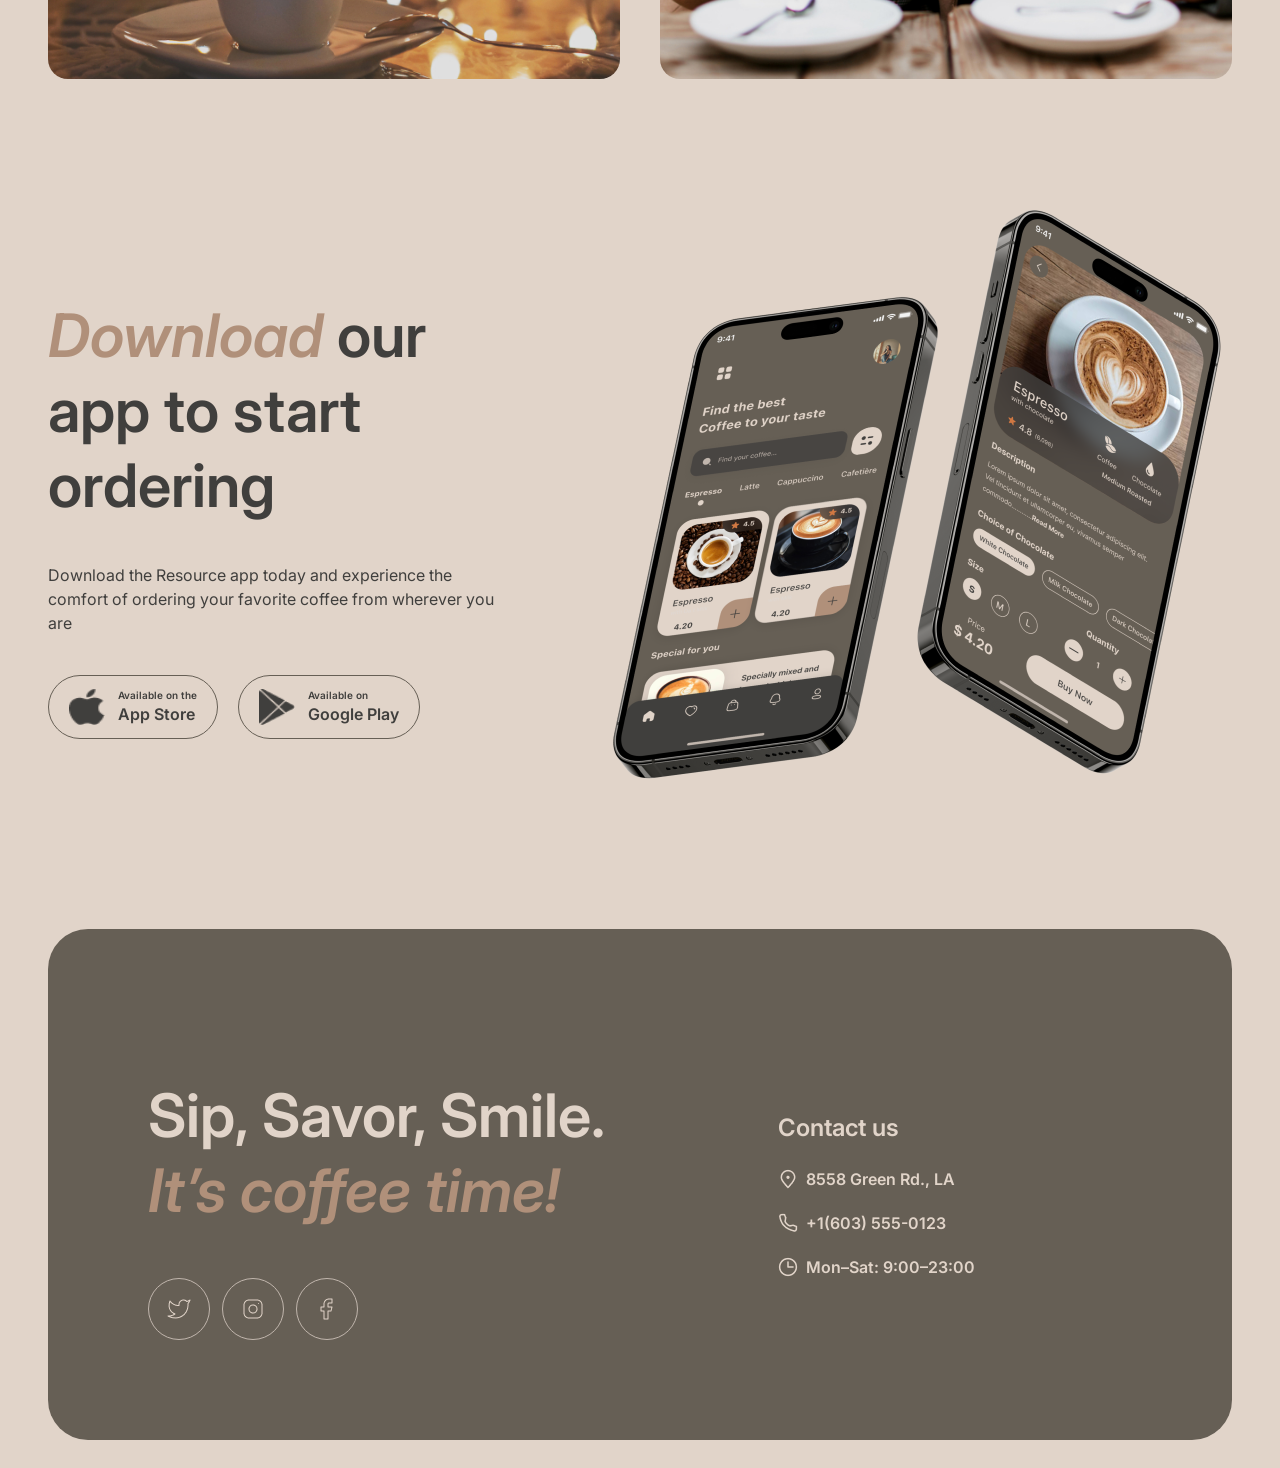
==== commit cb8313a3: "feat: implement adaptive layout" ====
--- a/index.html
+++ b/index.html
@@ -47,6 +47,13 @@
                                 </a>
                             </li>
                         </ul>
+                        <div class="burger-menu-button">
+                            <img class="burger-menu" src="images/burger-menu.png" alt="Burger Menu">
+                            <img class="burger-menu-active" src="images/burger-menu-active.png" alt="Burger Menu">
+                            <img class="burger-menu-dark" src="images/burger-menu-dark.png" alt="Burger Menu">
+                            <img class="burger-menu-dark-active" src="images/burger-menu-dark-active.png"
+                                alt="Burger Menu">
+                        </div>
                     </div>
                 </div>
             </div>
@@ -192,7 +199,8 @@
                         </a>
                     </div>
                 </div>
-                <img src="images/mobile-screens.png" alt="Mobile screens" width="630" height="630">
+                <img class="mobile-screens" src="images/mobile-screens.png" alt="Mobile screens" width="630"
+                    height="630">
             </div>
         </section>
     </main>
--- a/styles/styles.css
+++ b/styles/styles.css
@@ -348,21 +348,21 @@
     display: flex;
     flex-direction: column;
     gap: 40px;
+    width: 100%;
 }
 
 .column-1 div:first-child,
 .column-2 div:last-child {
-    width: 660px;
     height: 590px;
 }
 
 .column-1 div:last-child,
 .column-2 div:first-child {
-    width: 660px;
     height: 430px;
 }
 
 .image-box {
+    width: 100%;
     overflow: hidden;
     border-radius: 20px;
 }
@@ -383,20 +383,17 @@
     display: flex;
     justify-content: space-between;
     align-items: center;
+    overflow-wrap: normal;
 }
 
 .mobile .container h2 {
     color: var(--primary);
-    width: 630px;
-    height: 150px;
     margin-right: 100px;
     margin-bottom: 40px;
 }
 
 .mobile .container .medium {
     color: var(--primary);
-    width: 630px;
-    height: 48px;
     margin-right: 100px;
     margin-bottom: 40px;
 }
@@ -459,8 +456,6 @@
 }
 
 .menu .container .offer h2 {
-    width: 800px;
-    height: 150px;
     text-align: center;
     color: var(--primary);
 }
@@ -515,8 +510,7 @@
 .grid {
     display: grid;
     grid-template-columns: repeat(3, auto) 1fr;
-    grid-template-rows: auto 1fr;
-    gap: 40px
+    gap: 40px;
 }
 
 .preview {
@@ -530,8 +524,17 @@
     justify-content: space-between;
 }
 
+.preview .image-box {
+    width: 300px;
+    border-radius: 40px;
+}
+
 .preview img {
-    border-radius: 40px;
+    width: 100%;
+    height: 100%;
+    object-fit: cover;
+    transition: transform 0.3s ease;
+    transform: scale(1.1);
 }
 
 .title {
@@ -606,4 +609,157 @@
 
 .contacts ul li a:hover {
     border-bottom: var(--inverse) 2px solid;
+}
+
+.burger-menu-button {
+    display: none;
+}
+
+@media (max-width: 1200px) {
+    .mobile .container {
+        flex-direction: column;
+        align-items: start;
+    }
+
+    .mobile .container .offer {
+        margin-bottom: 100px;
+    }
+
+    .mobile .container .mobile-screens {
+        align-self: center;
+        width: 100%;
+    }
+
+    footer .container {
+        flex-direction: column;
+        align-items: start;
+    }
+
+    .grid {
+        grid-template-columns: repeat(2, auto) 1fr;
+    }
+}
+
+@media (max-width: 1000px) {
+    body {
+        width: 100%;
+    }
+
+    nav {
+        display: none;
+    }
+
+    .coffee-menu ul {
+        display: none;
+    }
+
+    .burger-menu-button {
+        display: block;
+    }
+
+    .burger-menu-active {
+        display: none;
+    }
+
+    .burger-menu-dark {
+        display: none;
+    }
+
+    .burger-menu-dark-active {
+        display: none;
+    }
+
+    body.dark .burger-menu {
+        display: none;
+    }
+
+    body.dark .burger-menu-dark {
+        display: block;
+    }
+
+    .hero .container {
+        background-position: center;
+        background-size: cover;
+    }
+
+    .column-2 {
+        display: none;
+    }
+
+    .grid {
+        grid-template-columns: repeat(1, auto) 1fr;
+    }
+}
+
+@media (max-width: 700px) {
+    a.button img {
+        visibility: visible;
+    }
+
+    .arrow-button {
+        display: none;
+    }
+
+    .hero .container {
+        padding: 60px;
+    }
+
+    .hero .offer {
+        width: 100%;
+        height: 100%;
+        margin-bottom: 40px;
+    }
+
+    h1 {
+        font-size: 42px;
+    }
+
+    h2 {
+        font-size: 32px;
+    }
+
+    .medium {
+        font-size: 16px;
+    }
+
+    a.button {
+        margin-bottom: 60px;
+    }
+
+    footer .container h2 {
+        width: 100%;
+        height: auto;
+        margin-right: 0;
+        margin-bottom: 40px;
+    }
+
+    .grid {
+        grid-template-columns: 1fr;
+    }
+
+    .tab {
+        padding: 4px;
+    }
+}
+
+@media (max-width: 450px) {
+    .content {
+        width: 100%;
+    }
+
+    .content img {
+        width: 100%;
+    }
+
+    footer .container {
+        padding: 30px;
+    }
+
+    a.button {
+        padding: 20px 40px;
+    }
+
+    .preview .image-box {
+        width: 100%;
+    }
 }
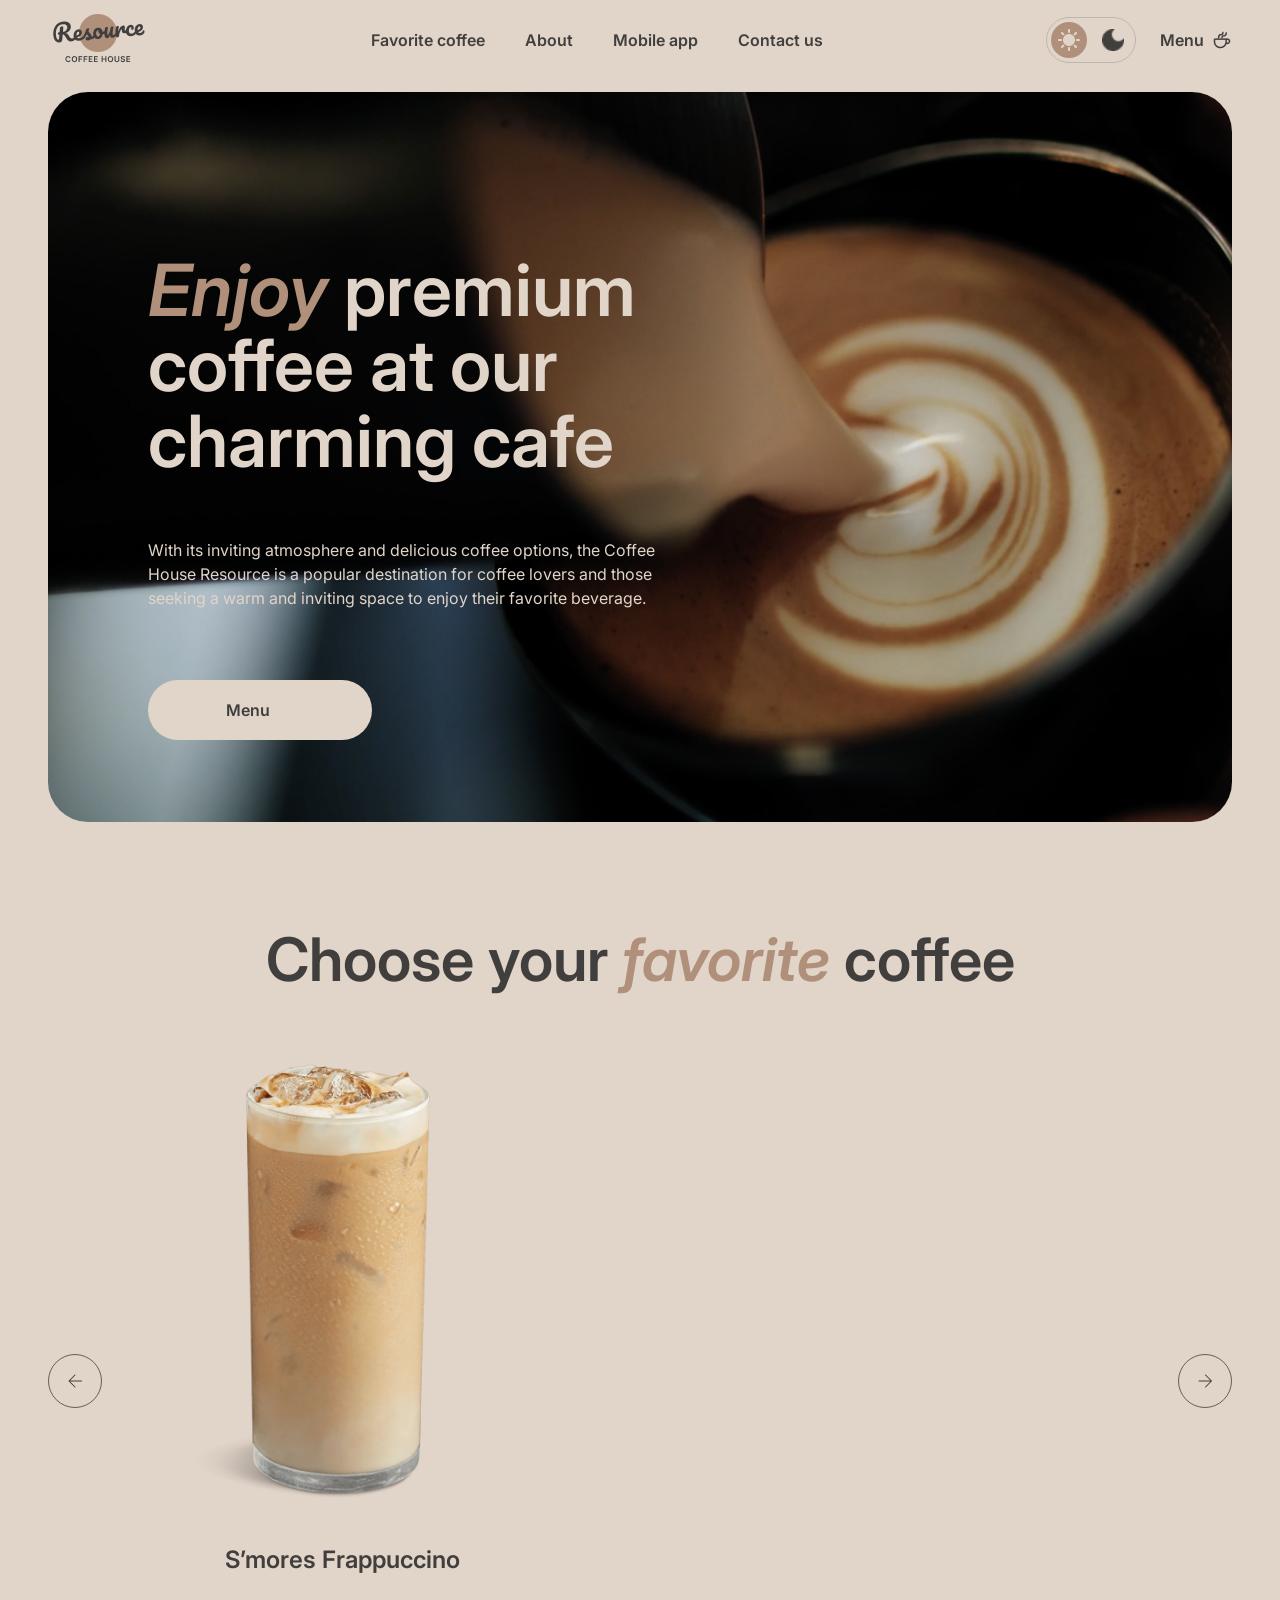
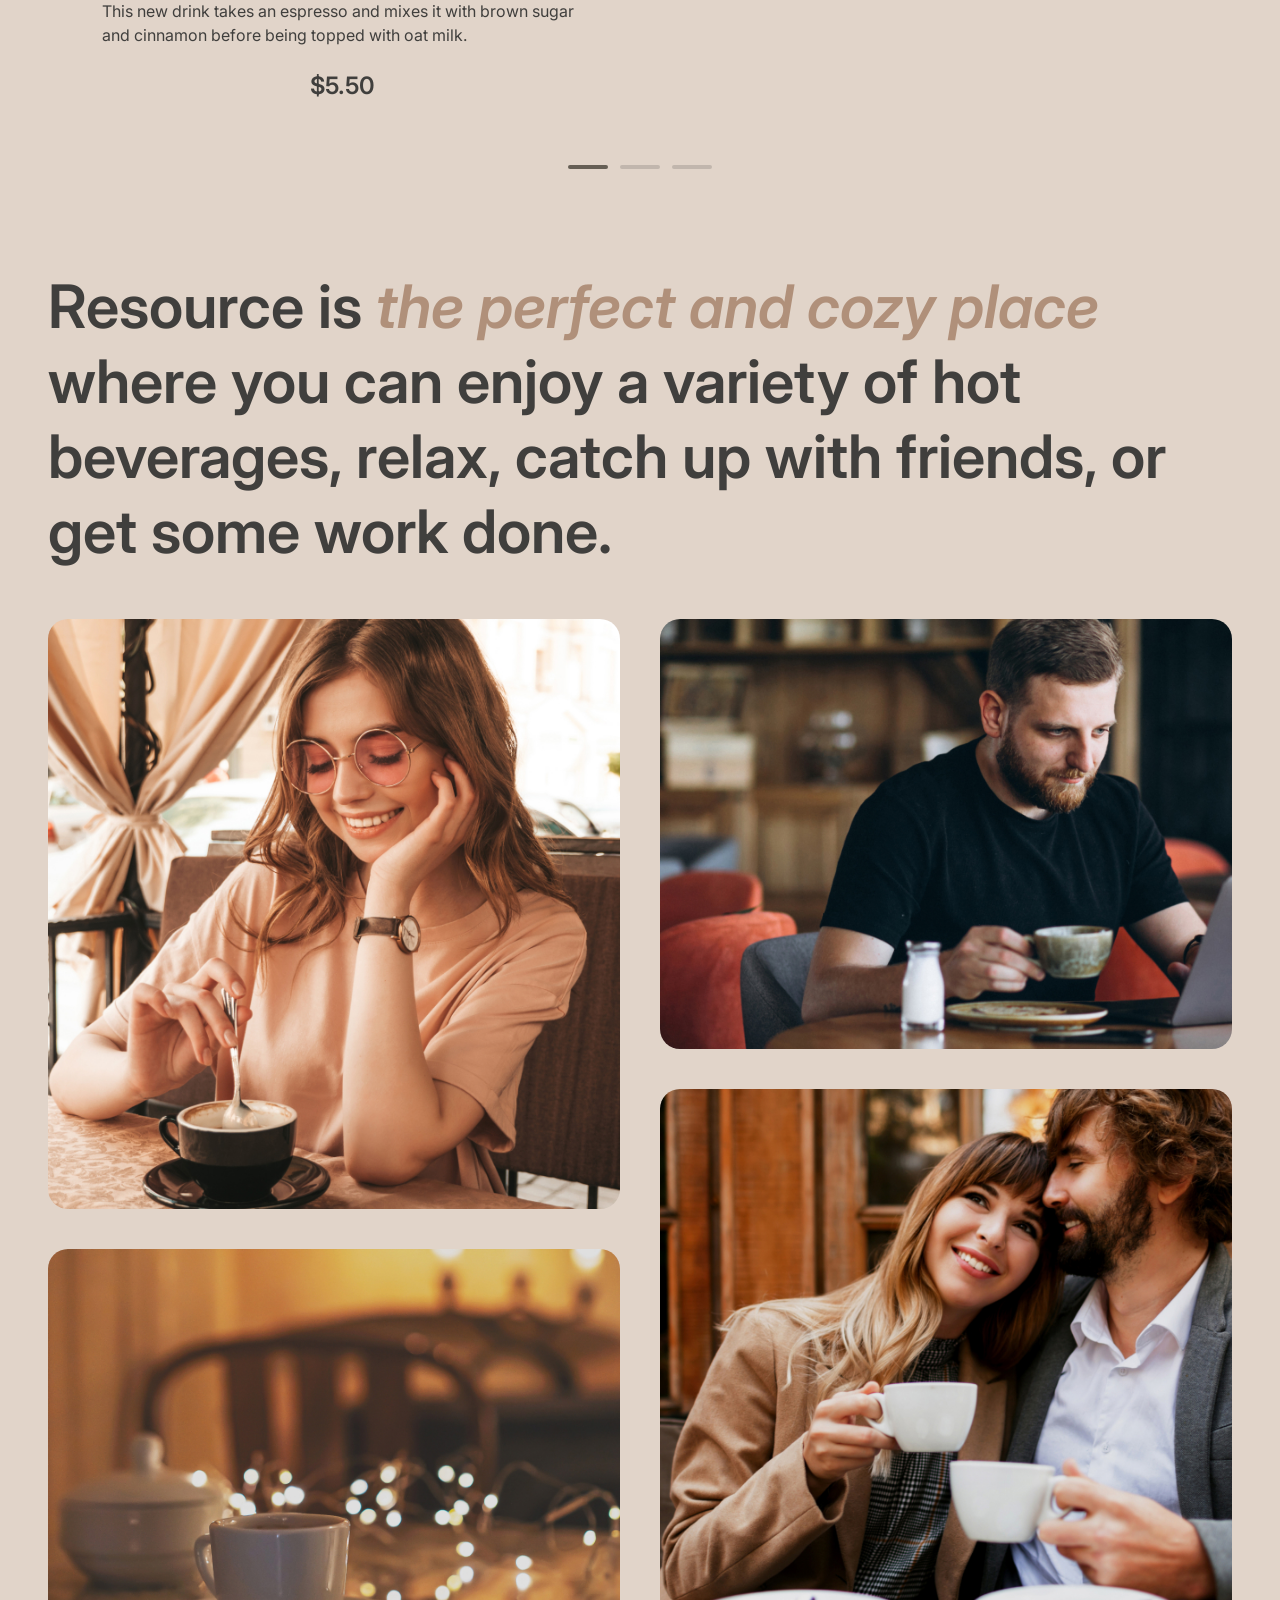
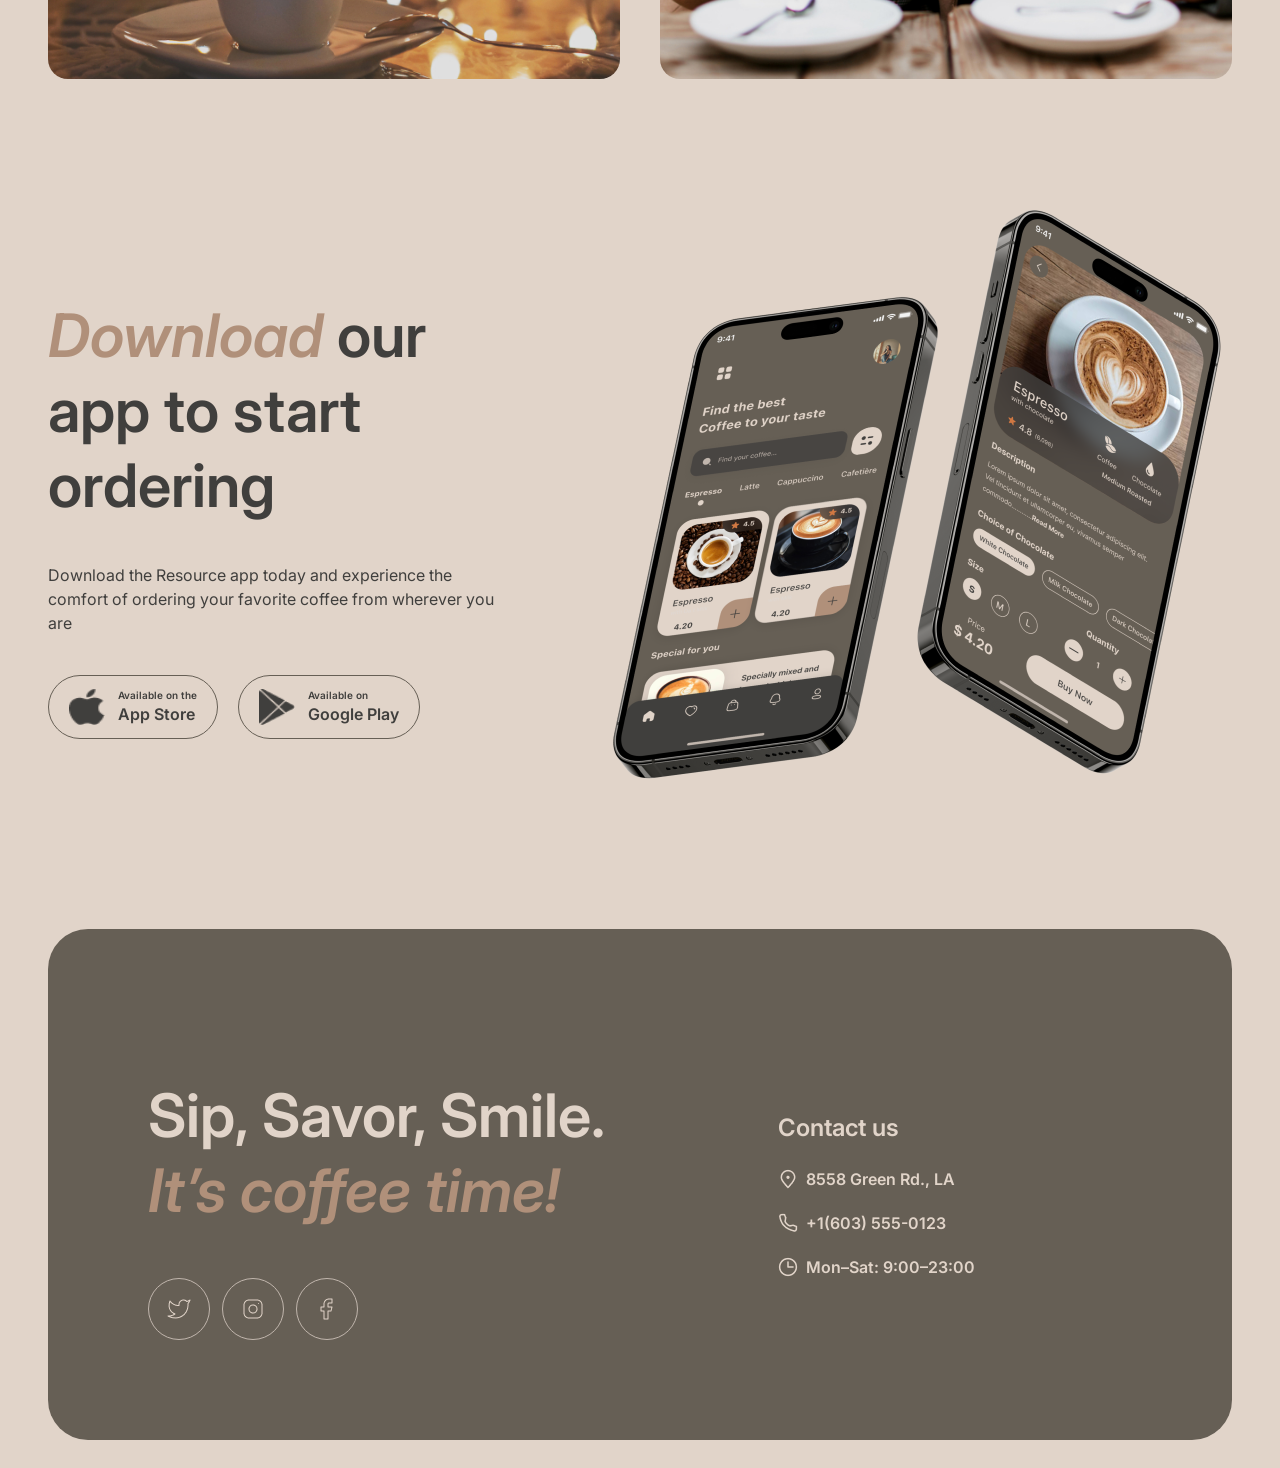
==== commit 7f5a901e: "fix: move js file to separate folder" ====
--- a/index.html
+++ b/index.html
@@ -250,7 +250,7 @@
         </div>
     </footer>
 
-    <script src="index.js"></script>
+    <script src="scripts/index.js"></script>
 </body>
 
 </html>
--- a/styles/styles.css
+++ b/styles/styles.css
@@ -70,6 +70,7 @@
     font-size: 16px;
     font-weight: 400;
     line-height: 150%;
+    color: var(--primary);
 }
 
 .caption {
@@ -136,7 +137,7 @@
 }
 
 ul li a:hover {
-    border-bottom: var(--primary) 2px solid;
+    box-shadow: inset 0 -3px 0 0 var(--primary);
 }
 
 .header-actions {
@@ -608,7 +609,7 @@
 }
 
 .contacts ul li a:hover {
-    border-bottom: var(--inverse) 2px solid;
+    box-shadow: inset 0 -3px 0 0 var(--inverse);
 }
 
 .burger-menu-button {
@@ -645,38 +646,6 @@
         width: 100%;
     }
 
-    nav {
-        display: none;
-    }
-
-    .coffee-menu ul {
-        display: none;
-    }
-
-    .burger-menu-button {
-        display: block;
-    }
-
-    .burger-menu-active {
-        display: none;
-    }
-
-    .burger-menu-dark {
-        display: none;
-    }
-
-    .burger-menu-dark-active {
-        display: none;
-    }
-
-    body.dark .burger-menu {
-        display: none;
-    }
-
-    body.dark .burger-menu-dark {
-        display: block;
-    }
-
     .hero .container {
         background-position: center;
         background-size: cover;
@@ -688,6 +657,40 @@
 
     .grid {
         grid-template-columns: repeat(1, auto) 1fr;
+    }
+}
+
+@media (max-width: 768px) {
+    nav {
+        display: none;
+    }
+
+    .coffee-menu ul {
+        display: none;
+    }
+
+    .burger-menu-button {
+        display: block;
+    }
+
+    .burger-menu-active {
+        display: none;
+    }
+
+    .burger-menu-dark {
+        display: none;
+    }
+
+    .burger-menu-dark-active {
+        display: none;
+    }
+
+    body.dark .burger-menu {
+        display: none;
+    }
+
+    body.dark .burger-menu-dark {
+        display: block;
     }
 }
 
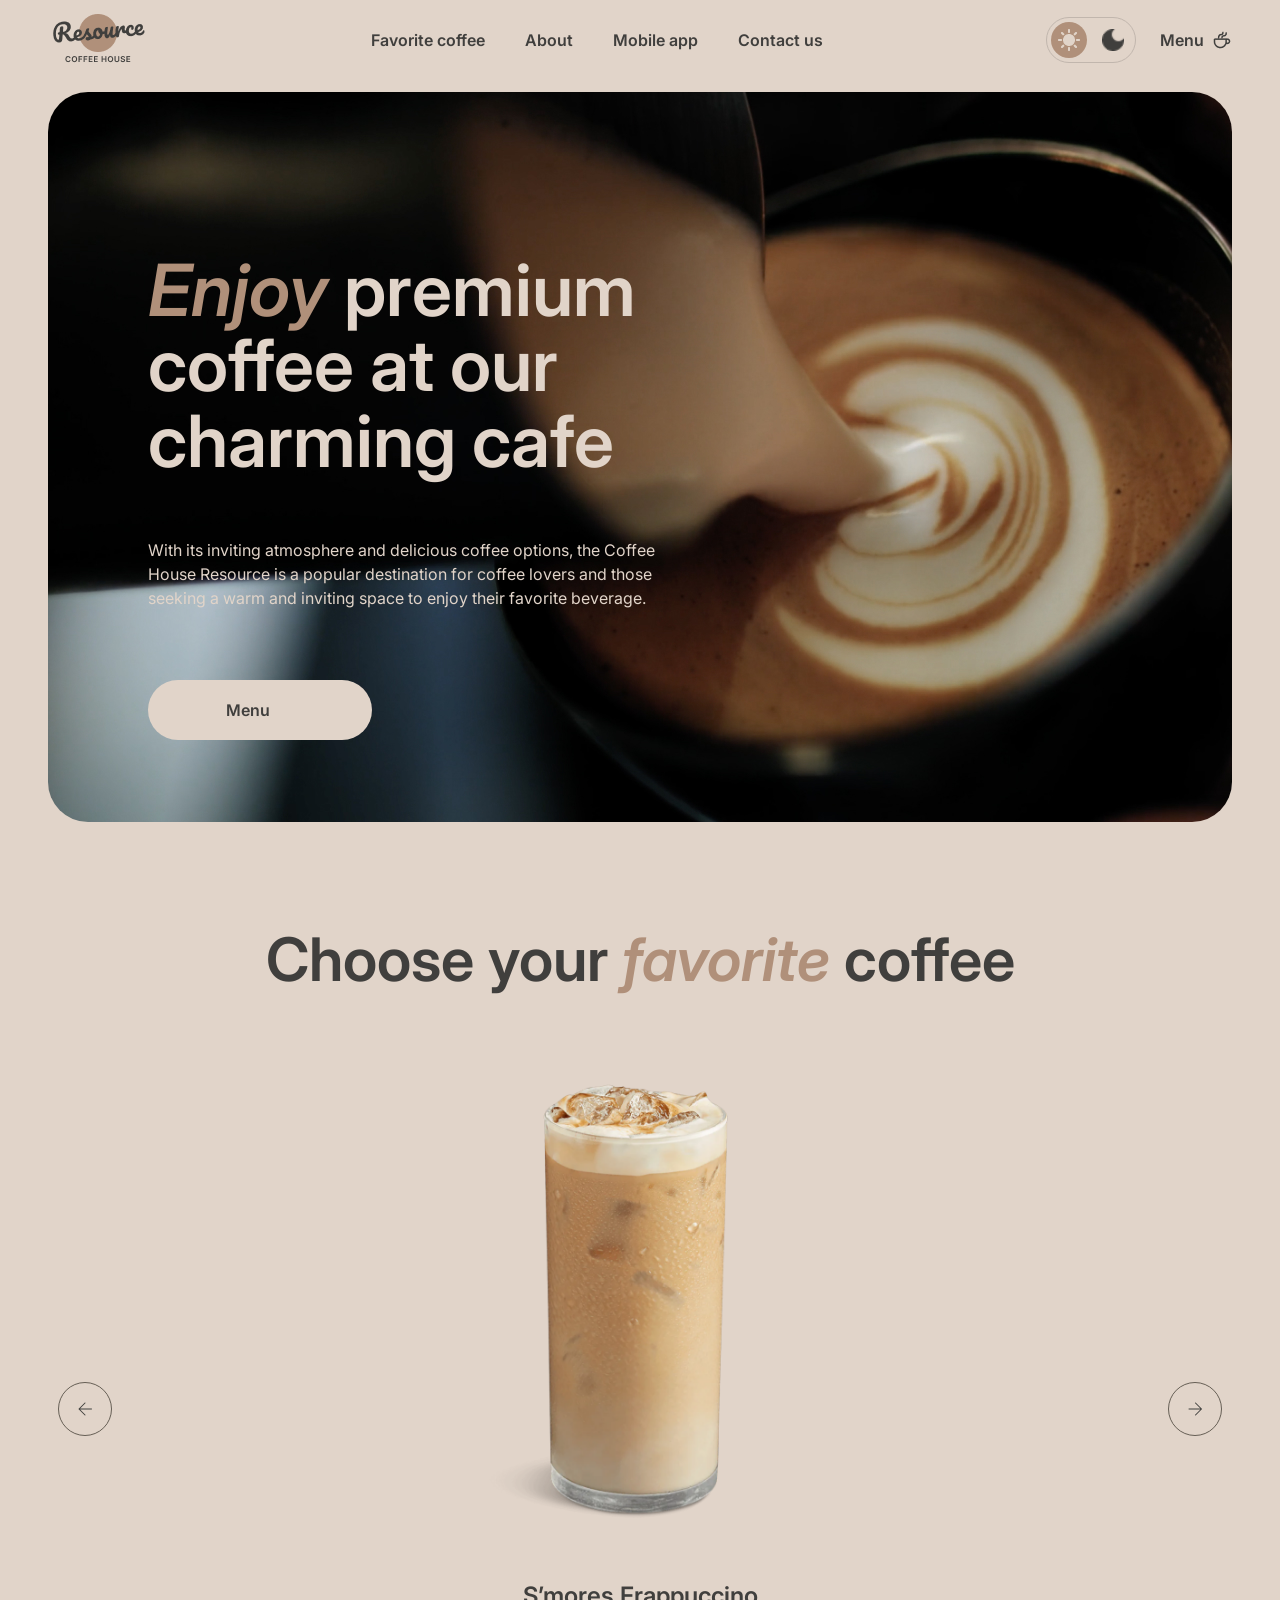
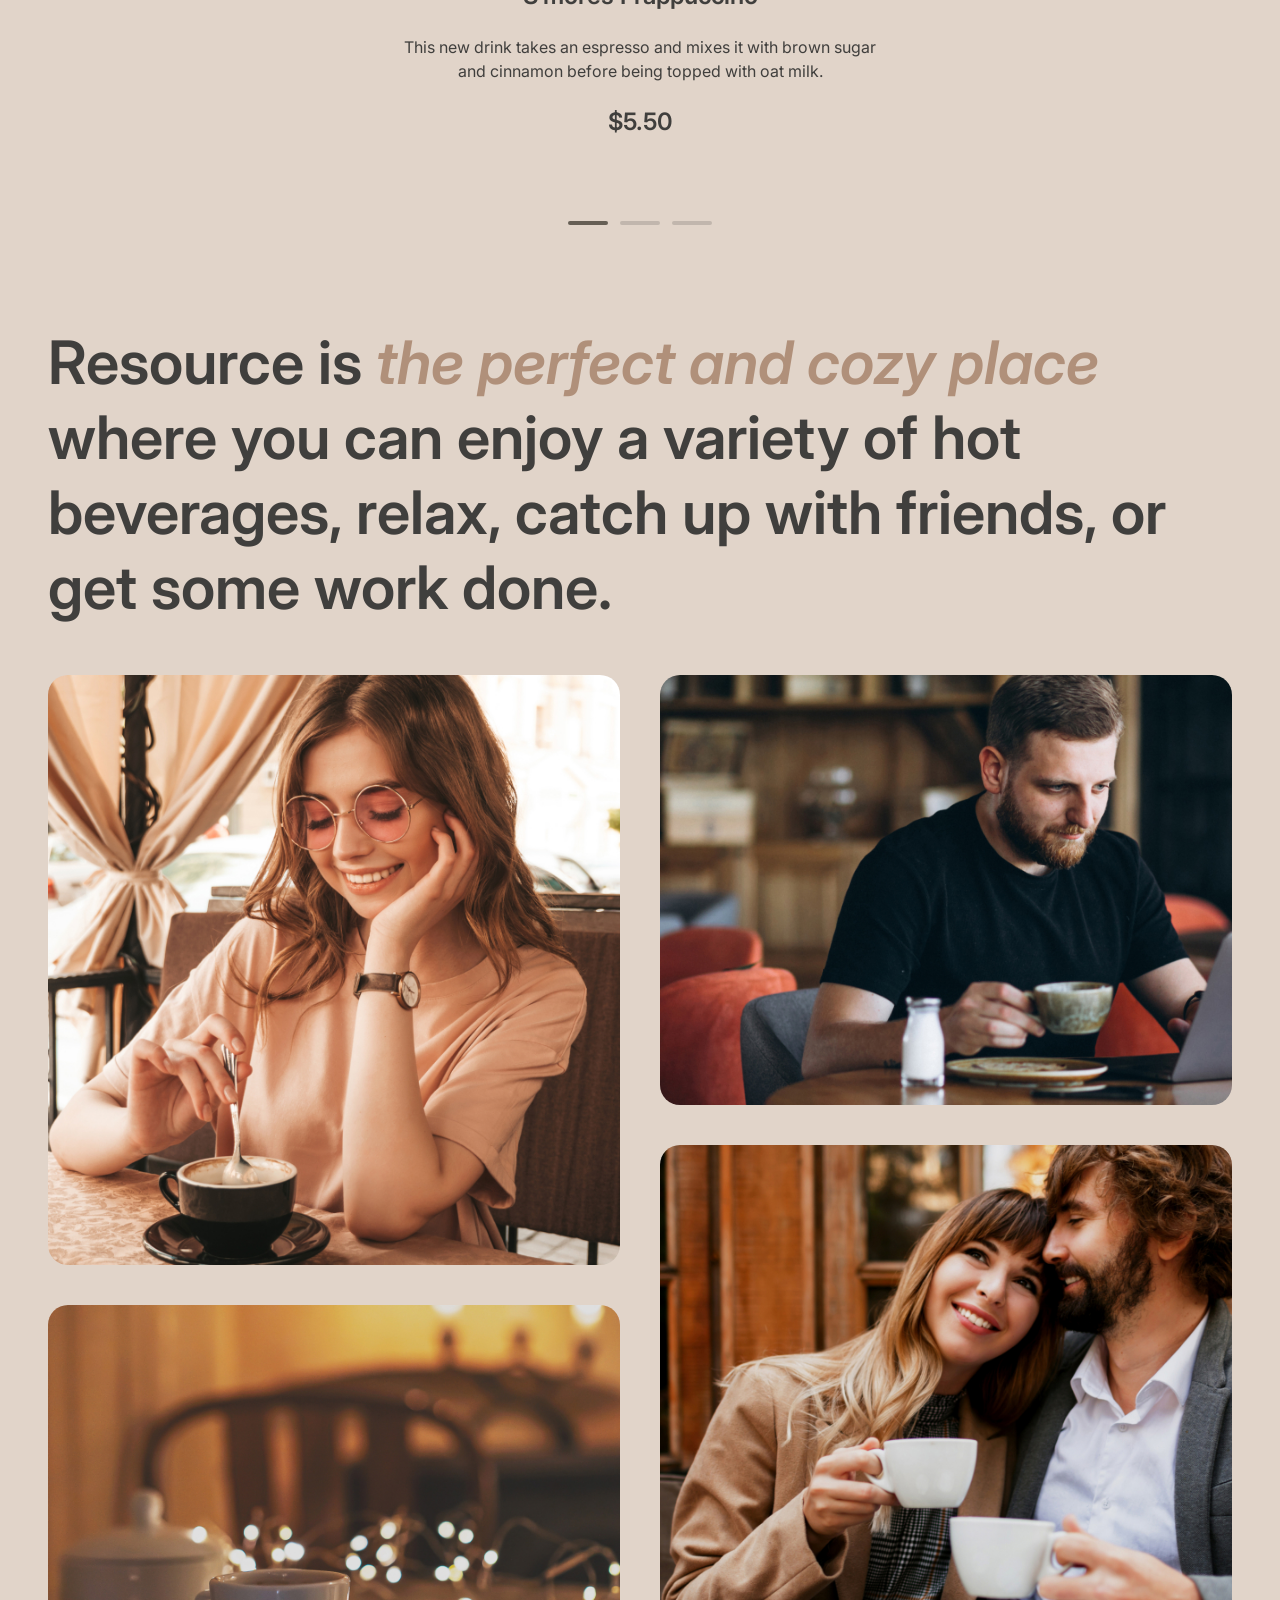
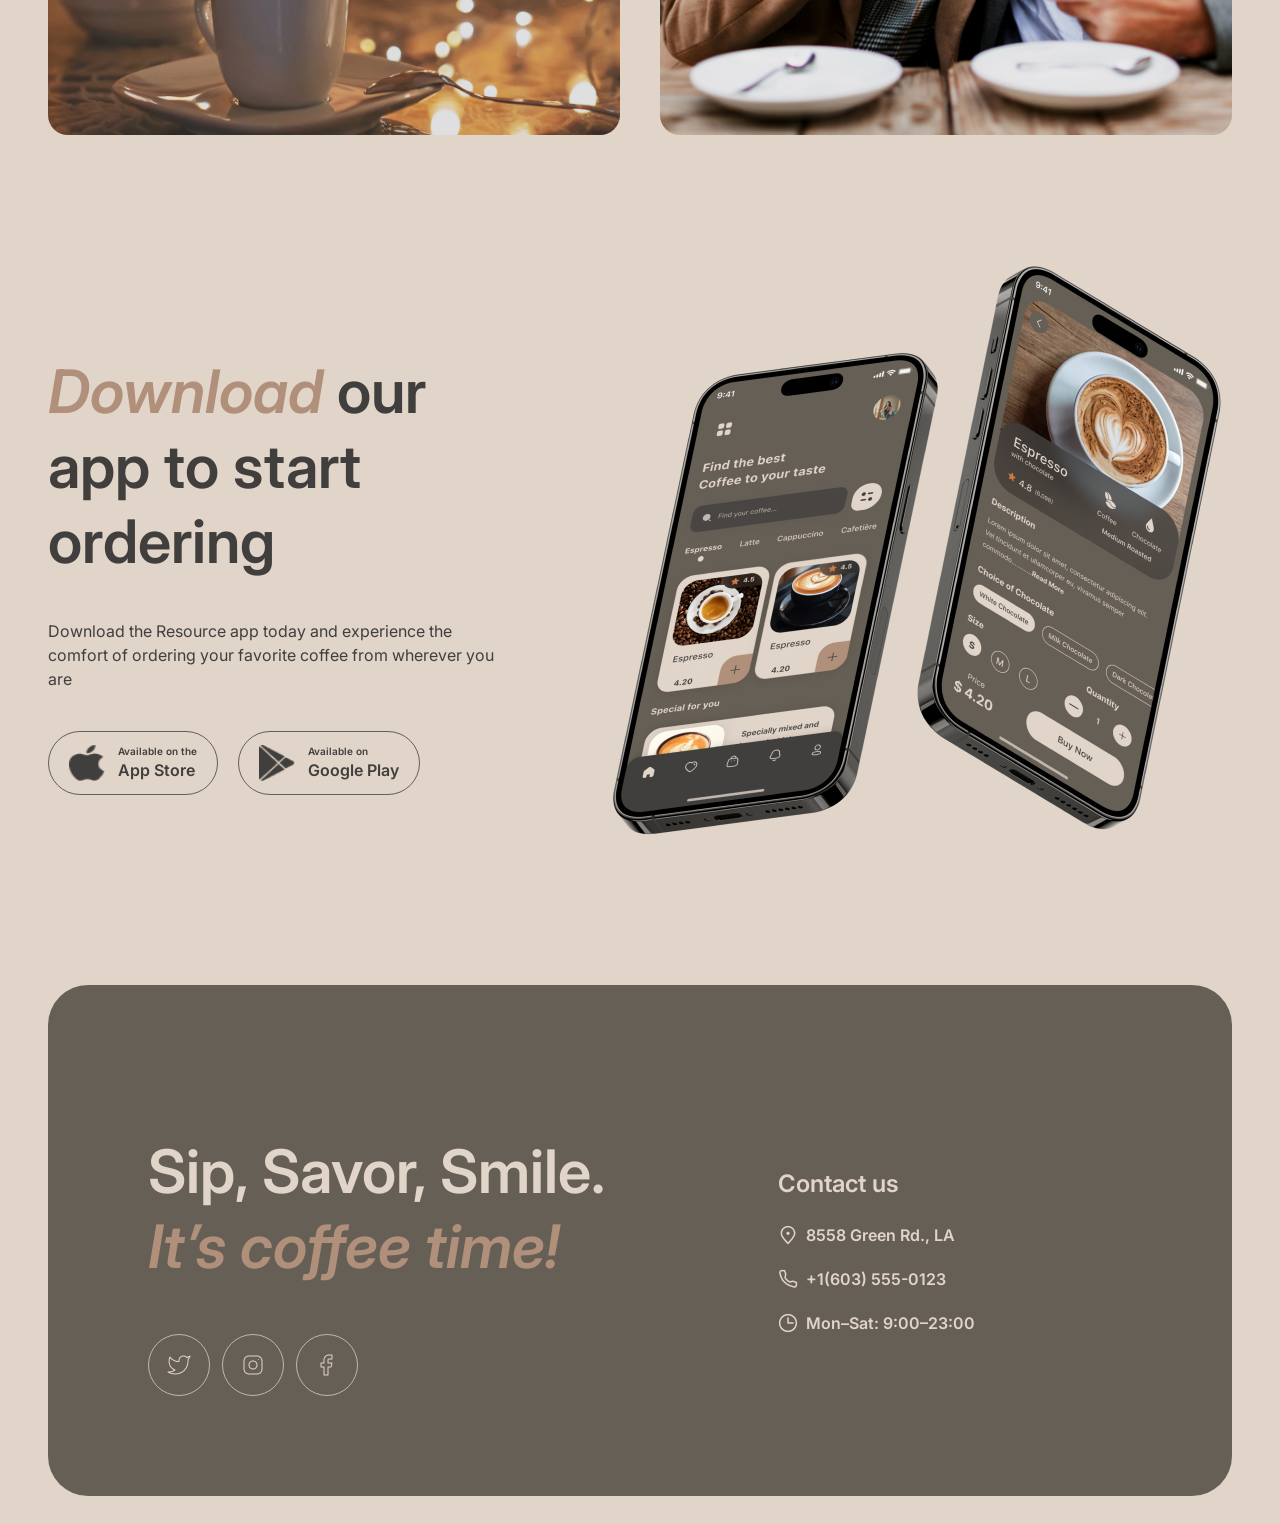
==== commit d60f76be: "feat: implement carousel" ====
--- a/index.html
+++ b/index.html
@@ -48,10 +48,10 @@
                             </li>
                         </ul>
                         <div class="burger-menu-button">
-                            <img class="burger-menu" src="images/burger-menu.png" alt="Burger Menu">
-                            <img class="burger-menu-active" src="images/burger-menu-active.png" alt="Burger Menu">
-                            <img class="burger-menu-dark" src="images/burger-menu-dark.png" alt="Burger Menu">
-                            <img class="burger-menu-dark-active" src="images/burger-menu-dark-active.png"
+                            <img class="burger-menu-icon" src="images/burger-menu.svg" alt="Burger Menu">
+                            <img class="burger-menu-icon-active" src="images/burger-menu-active.svg" alt="Burger Menu">
+                            <img class="burger-menu-icon-dark" src="images/burger-menu-dark.svg" alt="Burger Menu">
+                            <img class="burger-menu-icon-dark-active" src="images/burger-menu-dark-active.svg"
                                 alt="Burger Menu">
                         </div>
                     </div>
@@ -86,11 +86,6 @@
             <div class="container">
                 <h2>Choose your <span class="accent">favorite</span> coffee</h2>
                 <div class="slider">
-                    <div class="arrow-button">
-                        <img class="arrow-icon" src="images/arrow-left.png" alt="Arrow Left" width="24" height="24">
-                        <img class="arrow-icon-dark" src="images/arrow-left-dark.png" alt="Arrow Left" width="24"
-                            height="24">
-                    </div>
                     <div class="slider-row">
                         <div class="slide">
                             <div class="content">
@@ -126,7 +121,12 @@
                             </div>
                         </div>
                     </div>
-                    <div class="arrow-button">
+                    <div class="arrow-button prev">
+                        <img class="arrow-icon" src="images/arrow-left.png" alt="Arrow Left" width="24" height="24">
+                        <img class="arrow-icon-dark" src="images/arrow-left-dark.png" alt="Arrow Left" width="24"
+                            height="24">
+                    </div>
+                    <div class="arrow-button next">
                         <img class="arrow-icon" src="images/arrow-right.png" alt="Arrow Right" width="24" height="24">
                         <img class="arrow-icon-dark" src="images/arrow-right-dark.png" alt="Arrow Right" width="24"
                             height="24">
@@ -250,7 +250,32 @@
         </div>
     </footer>
 
-    <script src="scripts/index.js"></script>
+    <div class="burger-menu">
+        <nav>
+            <ul>
+                <li><a href="index.html#favorite" target="_self">Favorite coffee</a></li>
+                <li><a href="index.html#about">About</a></li>
+                <li><a href="index.html#mobile">Mobile app</a></li>
+                <li><a href="index.html#contact">Contact us</a></li>
+            </ul>
+        </nav>
+
+        <ul>
+            <li>
+                <a href="catalog.html">
+                    Menu
+                    <img class="coffee-cup" src="images/coffee-cup.png" alt="Coffee Cup" width="20" height="20">
+                    <img class="coffee-cup-dark" src="images/coffee-cup-dark.png" alt="Coffee Cup" width="20"
+                        height="20">
+                </a>
+            </li>
+        </ul>
+    </div>
+
+    <script src="scripts/theme.js"></script>
+    <script src="scripts/burger.js"></script>
+    <script src="scripts/carousel.js"></script>
+
 </body>
 
 </html>
--- a/styles/styles.css
+++ b/styles/styles.css
@@ -39,6 +39,10 @@
     justify-content: center;
     flex-direction: column;
     background-color: var(--page);
+}
+
+body.modal-open {
+    overflow: hidden;
 }
 
 h1 {
@@ -77,6 +81,7 @@
     font-size: 10px;
     font-weight: 600;
     line-height: 140%;
+    color: var(--primary);
 }
 
 .container {
@@ -245,6 +250,18 @@
     display: unset;
 }
 
+.info-dark {
+    display: none;
+}
+
+body.dark .info {
+    display: none;
+}
+
+body.dark .info-dark {
+    display: unset;
+}
+
 .favorite .container h2 {
     color: var(--primary);
     margin-bottom: 40px;
@@ -252,9 +269,13 @@
 }
 
 .slider {
+    position: relative;
+    max-width: 1360px;
     display: flex;
     align-items: center;
     width: 100%;
+    overflow: hidden;
+    margin: 0 auto;
 }
 
 .arrow-button {
@@ -267,6 +288,17 @@
     align-items: center;
     justify-content: center;
     cursor: pointer;
+    transform: translateY(-50%);
+    position: absolute;
+    top: 50%;
+}
+
+.arrow-button.prev {
+    left: 10px;
+}
+
+.arrow-button.next {
+    right: 10px;
 }
 
 .arrow-icon-dark {
@@ -295,20 +327,32 @@
 
 .slider-row {
     display: flex;
-    overflow-x: hidden;
+    transition: transform 0.5s ease-in-out;
+}
+
+.slide {
+    min-width: 100%;
+    box-sizing: border-box;
+    display: flex;
+    justify-content: center;
+    align-items: center;
+    padding: 20px;
+}
+
+.content img {
+    max-width: 100%;
+    height: auto;
+    display: block;
+    margin-bottom: 20px;
+}
+
+.content {
+    display: flex;
+    flex-direction: column;
+    align-items: center;
+    text-align: center;
+    max-width: 480px;
     width: 100%;
-}
-
-.slide {
-    flex: 0 0 100%;
-    align-items: center;
-    justify-items: center;
-}
-
-.content {
-    width: 480px;
-    align-items: center;
-    justify-content: center;
 }
 
 .description h3 {
@@ -509,6 +553,10 @@
 }
 
 .grid {
+    display: none;
+}
+
+.grid.current {
     display: grid;
     grid-template-columns: repeat(3, auto) 1fr;
     gap: 40px;
@@ -525,12 +573,12 @@
     justify-content: space-between;
 }
 
-.preview .image-box {
+.menu .preview .image-box {
     width: 300px;
     border-radius: 40px;
 }
 
-.preview img {
+.menu .preview img {
     width: 100%;
     height: 100%;
     object-fit: cover;
@@ -616,6 +664,68 @@
     display: none;
 }
 
+.modal {
+    display: none;
+    position: fixed;
+    top: 0;
+    left: 0;
+    width: 100%;
+    height: 100%;
+    background: rgba(0, 0, 0, 0.5);
+    justify-content: center;
+    align-items: center;
+}
+
+.modal .preview {
+    width: 800px;
+    height: auto;
+    background: var(--page);
+    display: flex;
+    flex-direction: row;
+    padding: 16px;
+    border-radius: 40px;
+    align-items: start;
+}
+
+.modal .preview .description {
+    padding-left: 20px;
+}
+
+.modal .preview .description .total {
+    display: flex;
+    justify-content: space-between;
+}
+
+.modal .preview .description .alert {
+    padding: 12px 0;
+    display: flex;
+    gap: 8px;
+}
+
+.modal a.button {
+    border-color: var(--primary);
+    display: block;
+    border-style: solid;
+    border-width: 1px;
+    text-align: center;
+    padding: 10px 78px;
+    margin-bottom: 0;
+}
+
+.modal.open {
+    display: flex;
+}
+
+.burger-menu {
+    display: none;
+    position: fixed;
+    width: 100%;
+    height: 100%;
+    background-color: var(--page);
+    top: 80px;
+    left: 0;
+}
+
 @media (max-width: 1200px) {
     .mobile .container {
         flex-direction: column;
@@ -636,7 +746,7 @@
         align-items: start;
     }
 
-    .grid {
+    .grid.current {
         grid-template-columns: repeat(2, auto) 1fr;
     }
 }
@@ -655,41 +765,92 @@
         display: none;
     }
 
-    .grid {
+    .grid.current {
         grid-template-columns: repeat(1, auto) 1fr;
     }
+
+    .modal .preview {
+        width: 656px;
+    }
 }
 
 @media (max-width: 768px) {
-    nav {
+    header nav {
         display: none;
     }
 
     .coffee-menu ul {
         display: none;
+    }
+
+    .burger-menu.open {
+        display: flex;
+        flex-direction: column;
+        justify-content: center;
+        gap: 100px;
+    }
+
+    .burger-menu ul {
+        display: flex;
+        flex-direction: column;
+        align-items: center;
+        gap: 60px;
+    }
+
+    .burger-menu ul li a {
+        font-size: 32px;
     }
 
     .burger-menu-button {
         display: block;
-    }
-
-    .burger-menu-active {
-        display: none;
-    }
-
-    .burger-menu-dark {
-        display: none;
-    }
-
-    .burger-menu-dark-active {
-        display: none;
-    }
-
-    body.dark .burger-menu {
-        display: none;
-    }
-
-    body.dark .burger-menu-dark {
+        border-radius: 100px;
+        border-style: solid;
+        border-color: var(--border-inverse);
+        border-width: 1px;
+        width: 44px;
+        height: 44px;
+        align-content: center;
+        text-align: center;
+        justify-items: center;
+    }
+
+    .burger-menu-icon-active {
+        display: none;
+    }
+
+    .burger-menu-button.active .burger-menu-icon {
+        display: none;
+    }
+
+    .burger-menu-button.active .burger-menu-icon-active {
+        display: block;
+    }
+
+    .burger-menu-icon-dark {
+        display: none;
+    }
+
+    .burger-menu-icon-dark-active {
+        display: none;
+    }
+
+    body.dark .burger-menu-icon {
+        display: none;
+    }
+
+    body.dark .burger-menu-icon-dark {
+        display: block;
+    }
+
+    body.dark .burger-menu-button.active .burger-menu-icon-dark {
+        display: none;
+    }
+
+    body.dark .burger-menu-button.active .burger-menu-icon-active {
+        display: none;
+    }
+
+    body.dark .burger-menu-button.active .burger-menu-icon-dark-active {
         display: block;
     }
 }
@@ -736,12 +897,24 @@
         margin-bottom: 40px;
     }
 
-    .grid {
+    .grid.current {
         grid-template-columns: 1fr;
     }
 
     .tab {
         padding: 4px;
+    }
+
+    .modal .preview {
+        width: 340px;
+    }
+
+    .modal .preview .description {
+        padding: 0;
+    }
+
+    .modal .preview .image-box {
+        display: none;
     }
 }
 
@@ -765,4 +938,25 @@
     .preview .image-box {
         width: 100%;
     }
+
+    .container,
+    header .container {
+        margin: 20px 16px;
+        padding: 0;
+    }
+
+    .slider {
+        width: 100%;
+        max-width: 100vw;
+    }
+
+    .slider-row {
+        width: 100%;
+    }
+
+    .slide {
+        min-width: 100%;
+        width: 100%;
+        padding: 10px 0;
+    }
 }
